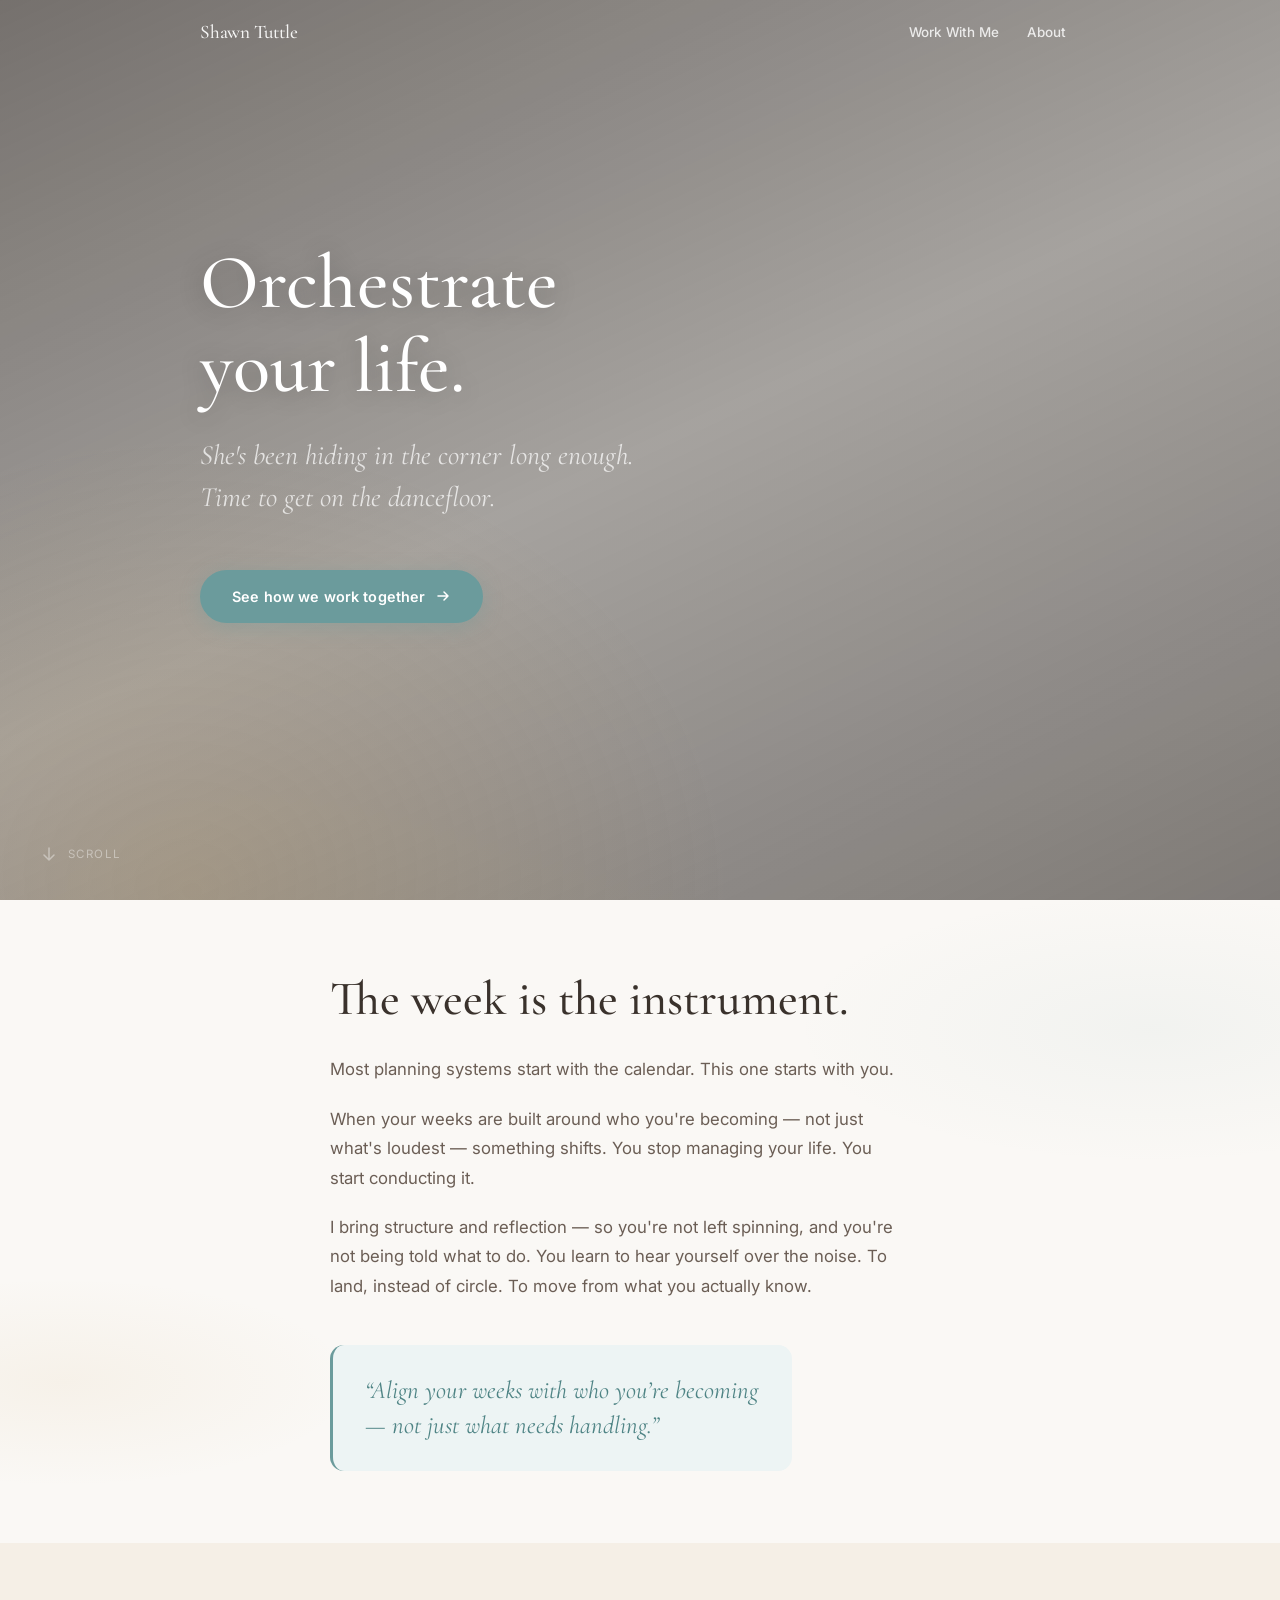
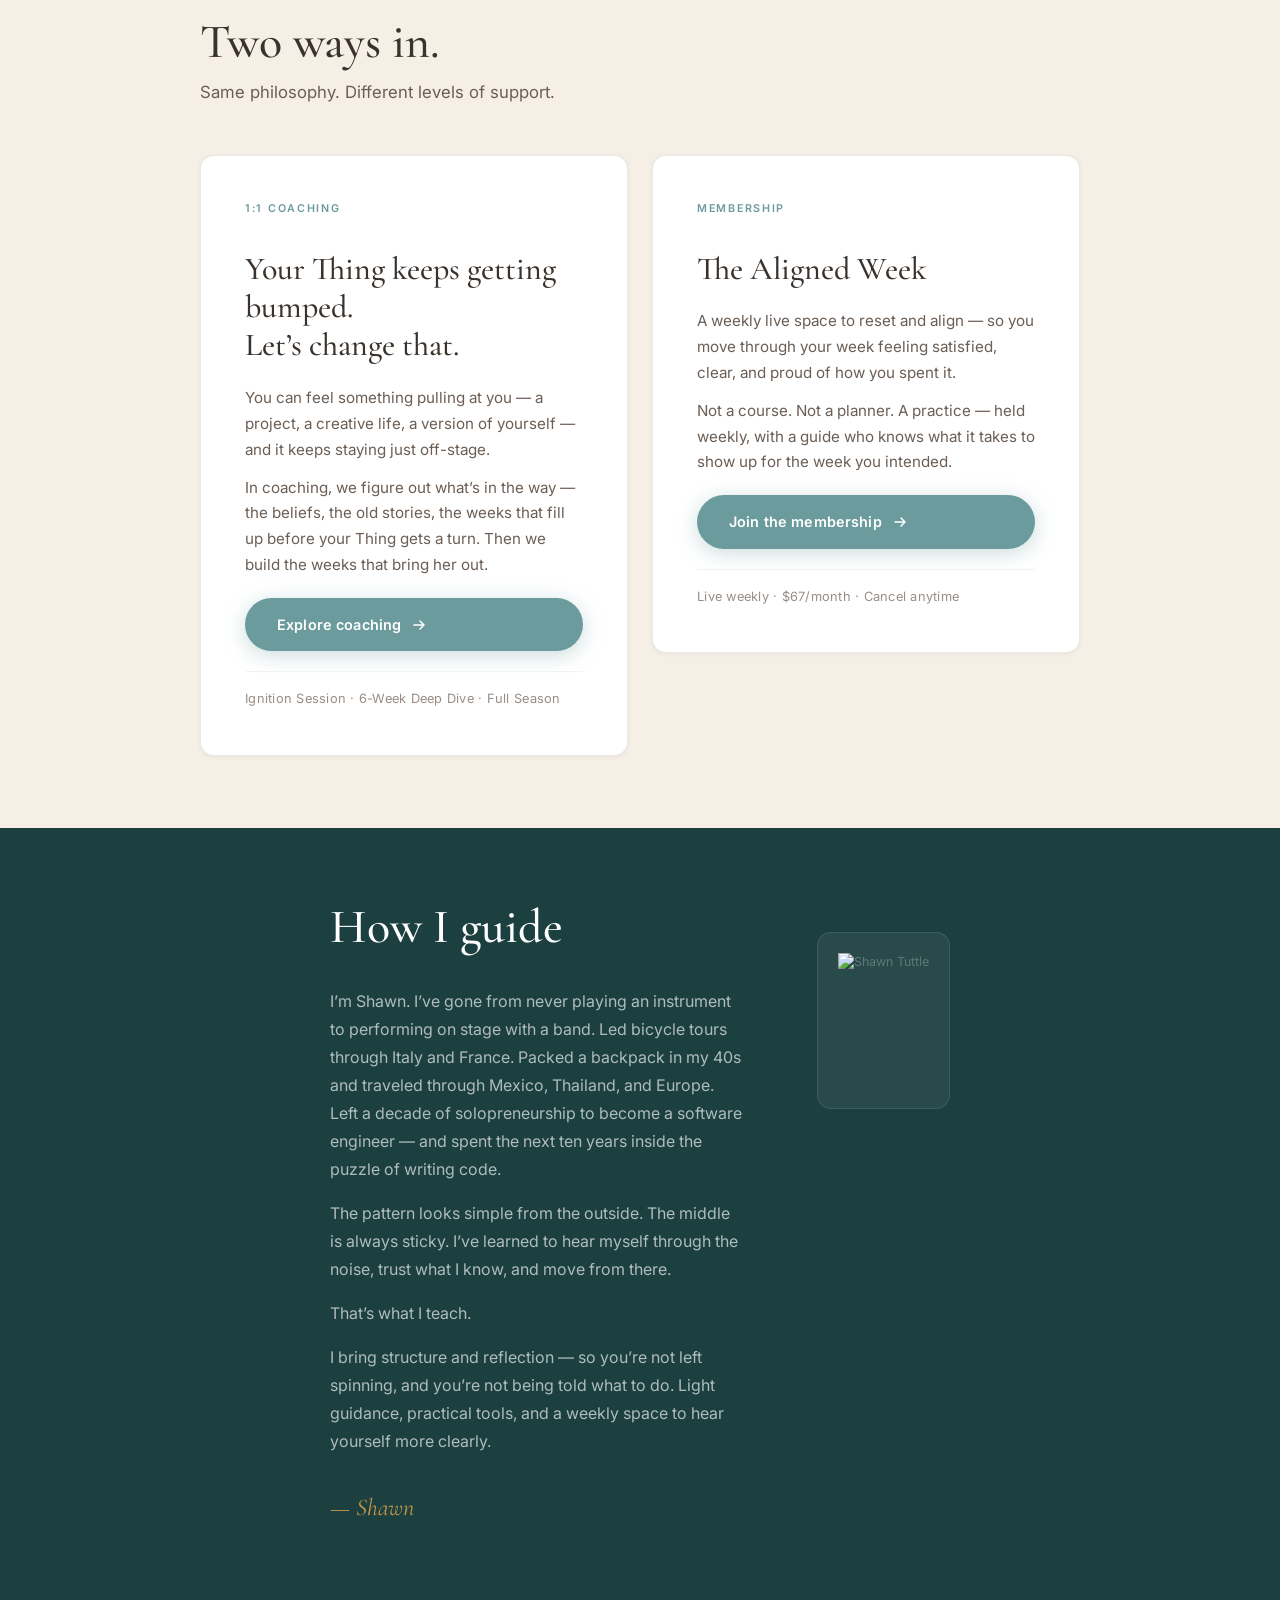
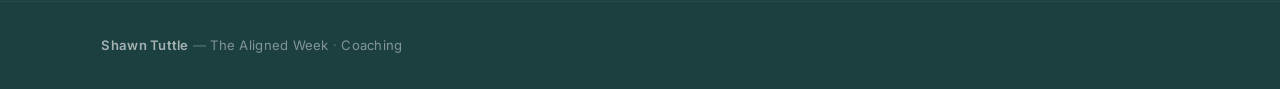
==== index.html @ 268d4758 "Initial commit" ====
<!DOCTYPE html>
<html lang="en">
<head>
  <meta charset="UTF-8" />
  <meta name="viewport" content="width=device-width, initial-scale=1.0" />
  <title>Shawn Tuttle — Orchestrate Your Life</title>
  <link rel="preconnect" href="https://fonts.googleapis.com" />
  <link rel="preconnect" href="https://fonts.gstatic.com" crossorigin />
  <link href="https://fonts.googleapis.com/css2?family=Cormorant+Garamond:ital,wght@0,300;0,400;0,500;0,600;1,300;1,400;1,500&family=Inter:wght@300;400;500;600&display=swap" rel="stylesheet" />
  <style>

/* ─────────────────────────────────────────────────────────────
   TOKENS
───────────────────────────────────────────────────────────── */
:root {
  --bg:          #FAF8F5;
  --bg-warm:     #F5EFE6;
  --bg-card:     #FFFFFF;
  --bg-dark:     #1C3F3F;

  --ink:         #3A322C;
  --ink-mid:     #6B5E55;
  --ink-soft:    #9A8E86;
  --ink-white:   rgba(255,255,255,0.90);
  --ink-white-m: rgba(255,255,255,0.65);

  --sage:        #6B9B9C;
  --sage-light:  #EDF4F4;
  --sage-mid:    #4F8485;
  --sage-pale:   #F4F9F9;

  --gold:        #C4964A;
  --gold-light:  #FBF3E4;

  --border:      rgba(58,50,44,0.10);
  --border-soft: rgba(58,50,44,0.06);
  --shadow-sm:   0 1px 4px rgba(58,50,44,0.07);
  --shadow-md:   0 4px 24px rgba(58,50,44,0.10);
  --shadow-lg:   0 12px 48px rgba(58,50,44,0.12);

  --nav-h:       66px;
  --r:           14px;
  --r-sm:        8px;
  --max:         700px;
  --max-wide:    960px;
  --gap:         clamp(48px, 6vw, 72px);
}

/* ─────────────────────────────────────────────────────────────
   BASE
───────────────────────────────────────────────────────────── */
*, *::before, *::after { box-sizing: border-box; margin: 0; padding: 0; }

html {
  scroll-behavior: smooth;
  -webkit-text-size-adjust: 100%;
}
@media (prefers-reduced-motion: reduce) {
  html { scroll-behavior: auto; }
  *, *::before, *::after { animation-duration: 0.01ms !important; transition-duration: 0.01ms !important; }
}

body {
  font-family: 'Inter', system-ui, sans-serif;
  background: var(--bg);
  color: var(--ink);
  font-size: 16px;
  line-height: 1.75;
  -webkit-font-smoothing: antialiased;
}

/* ─────────────────────────────────────────────────────────────
   TYPOGRAPHY
───────────────────────────────────────────────────────────── */
h1, h2, h3, h4 {
  font-family: 'Cormorant Garamond', Georgia, serif;
  line-height: 1.15;
  font-weight: 500;
}
h1   { font-size: clamp(2.8rem, 6.5vw, 4.8rem); }
h2   { font-size: clamp(2rem, 4vw, 3rem); }
h3   { font-size: clamp(1.25rem, 2.5vw, 1.6rem); font-weight: 500; }
h4   { font-size: 1.1rem; font-weight: 600; font-family: 'Inter', sans-serif; }

p    { margin-bottom: 1em; max-width: 58ch; }
p:last-child { margin-bottom: 0; }
em   { font-style: italic; }
strong { font-weight: 600; }

/* ─────────────────────────────────────────────────────────────
   LAYOUT
───────────────────────────────────────────────────────────── */
.wrap      { max-width: var(--max);      margin: 0 auto; padding: 0 clamp(20px, 5vw, 40px); }
.wrap-wide { max-width: var(--max-wide); margin: 0 auto; padding: 0 clamp(20px, 5vw, 40px); }

section { padding: var(--gap) 0; }

/* ─────────────────────────────────────────────────────────────
   BUTTON
───────────────────────────────────────────────────────────── */
.btn {
  display: inline-flex;
  align-items: center;
  gap: 10px;
  padding: 14px 32px;
  border-radius: 100px;
  font-family: 'Inter', sans-serif;
  font-size: 0.9rem;
  font-weight: 600;
  letter-spacing: 0.01em;
  text-decoration: none;
  border: none;
  cursor: pointer;
  transition: transform 0.2s ease, box-shadow 0.2s ease, background 0.2s ease;
}
.btn:focus-visible { outline: 2px solid var(--sage); outline-offset: 4px; }
.btn:hover         { transform: translateY(-2px); }

.btn-sage {
  background: var(--sage);
  color: #fff;
  box-shadow: 0 4px 20px rgba(107,155,156,0.35);
}
.btn-sage:hover { background: var(--sage-mid); box-shadow: 0 8px 28px rgba(107,155,156,0.4); }

.btn-outline {
  background: transparent;
  color: #fff;
  border: 1.5px solid rgba(255,255,255,0.4);
}
.btn-outline:hover { background: rgba(255,255,255,0.1); border-color: rgba(255,255,255,0.7); }

.btn-dark {
  background: var(--bg-dark);
  color: rgba(255,255,255,0.88);
  box-shadow: 0 4px 20px rgba(0,0,0,0.18);
}
.btn-dark:hover { background: #1e1915; box-shadow: 0 8px 28px rgba(0,0,0,0.24); }

/* ─────────────────────────────────────────────────────────────
   FADE-IN ON SCROLL
───────────────────────────────────────────────────────────── */
.reveal {
  opacity: 0;
  transform: translateY(22px);
  transition: opacity 0.65s ease, transform 0.65s ease;
}
.reveal.is-visible {
  opacity: 1;
  transform: translateY(0);
}
.reveal-delay-1 { transition-delay: 0.1s; }
.reveal-delay-2 { transition-delay: 0.2s; }
.reveal-delay-3 { transition-delay: 0.3s; }
.reveal-delay-4 { transition-delay: 0.4s; }

/* ─────────────────────────────────────────────────────────────
   NAV
───────────────────────────────────────────────────────────── */
.nav {
  position: fixed;
  top: 0; left: 0; right: 0;
  z-index: 300;
  height: var(--nav-h);
  display: flex;
  align-items: center;
  transition: background 0.35s ease, box-shadow 0.35s ease;
}
.nav.is-scrolled {
  background: rgba(250,248,245,0.94);
  backdrop-filter: blur(12px);
  -webkit-backdrop-filter: blur(12px);
  box-shadow: 0 1px 0 var(--border);
}
.nav-inner {
  max-width: var(--max-wide);
  margin: 0 auto;
  padding: 0 clamp(20px,5vw,40px);
  width: 100%;
  display: flex;
  align-items: center;
  justify-content: space-between;
}
.nav-logo {
  font-family: 'Cormorant Garamond', serif;
  font-size: 1.2rem;
  font-weight: 500;
  color: rgba(255,255,255,0.92);
  text-decoration: none;
  letter-spacing: -0.01em;
  transition: color 0.3s;
}
.nav-logo:hover { color: #fff; }
.nav.is-scrolled .nav-logo { color: var(--ink); }
.nav.is-scrolled .nav-logo:hover { color: var(--sage); }

.nav-links {
  display: flex;
  align-items: center;
  gap: 0;
  list-style: none;
}
.nav-links a {
  display: block;
  padding: 8px 14px;
  font-size: 0.84rem;
  font-weight: 500;
  color: rgba(255,255,255,0.82);
  text-decoration: none;
  border-radius: var(--r-sm);
  transition: color 0.3s;
  position: relative;
}
.nav-links a::after {
  content: '';
  position: absolute;
  bottom: 4px; left: 14px; right: 14px;
  height: 1.5px;
  background: currentColor;
  transform: scaleX(0);
  transform-origin: left;
  transition: transform 0.2s ease;
}
.nav-links a:hover { color: #fff; }
.nav-links a:hover::after { transform: scaleX(1); }
.nav.is-scrolled .nav-links a { color: var(--ink-mid); }
.nav.is-scrolled .nav-links a:hover { color: var(--sage-mid); }

.nav-toggle {
  display: none;
  flex-direction: column;
  justify-content: center;
  gap: 5px;
  width: 40px; height: 40px;
  background: none;
  border: none;
  cursor: pointer;
  padding: 7px;
  border-radius: var(--r-sm);
}
.nav-toggle span {
  display: block;
  height: 1.5px;
  background: rgba(255,255,255,0.9);
  border-radius: 2px;
  transition: transform 0.25s ease, opacity 0.2s ease, width 0.2s ease, background 0.3s ease;
}
.nav.is-scrolled .nav-toggle span { background: var(--ink); }
.nav-toggle span:nth-child(2) { width: 70%; }
.nav-toggle.is-open span:nth-child(1) { transform: translateY(6.5px) rotate(45deg); }
.nav-toggle.is-open span:nth-child(2) { opacity: 0; }
.nav-toggle.is-open span:nth-child(3) { transform: translateY(-6.5px) rotate(-45deg); width: 100%; }

.nav-mobile {
  position: fixed;
  inset: var(--nav-h) 0 auto;
  background: rgba(250,248,245,0.97);
  backdrop-filter: blur(16px);
  -webkit-backdrop-filter: blur(16px);
  border-bottom: 1px solid var(--border);
  padding: 16px clamp(20px,5vw,40px) 28px;
  z-index: 299;
  display: none;
  opacity: 0;
  transform: translateY(-8px);
  transition: opacity 0.2s ease, transform 0.2s ease;
}
.nav-mobile.is-open { display: block; opacity: 1; transform: translateY(0); }
.nav-mobile ul { list-style: none; }
.nav-mobile a {
  display: block;
  padding: 13px 8px;
  font-size: 1.05rem;
  font-weight: 500;
  color: var(--ink);
  text-decoration: none;
  border-bottom: 1px solid var(--border-soft);
  transition: color 0.15s, padding-left 0.2s;
}
.nav-mobile a:last-child { border-bottom: none; }
.nav-mobile a:hover { color: var(--sage); padding-left: 14px; }

/* ─────────────────────────────────────────────────────────────
   HERO
───────────────────────────────────────────────────────────── */
.hero {
  position: relative;
  min-height: 100svh;
  display: flex;
  align-items: center;
  overflow: hidden;
  padding-top: var(--nav-h);
}

.hero-bg {
  position: absolute;
  inset: -20% 0 -20%;
  z-index: 0;
  will-change: transform;
  background-image: url('mug.jpeg');
  background-size: cover;
  background-position: center 30%;
}
.hero-bg::before {
  content: '';
  position: absolute;
  inset: 0;
  background: linear-gradient(
    155deg,
    rgba(28, 22, 18, 0.65) 0%,
    rgba(28, 22, 18, 0.38) 50%,
    rgba(28, 22, 18, 0.60) 100%
  );
}
.hero-bg::after {
  content: '';
  position: absolute;
  inset: 0;
  background: radial-gradient(ellipse 70% 60% at 15% 85%, rgba(196,150,74,0.18) 0%, transparent 60%);
}

.hero-content {
  position: relative;
  z-index: 2;
  max-width: var(--max-wide);
  margin: 0 auto;
  padding: 80px clamp(20px,5vw,40px) 110px;
  width: 100%;
}

.hero-eyebrow {
  font-family: 'Inter', sans-serif;
  font-size: 0.78rem;
  font-weight: 500;
  letter-spacing: 0.18em;
  text-transform: uppercase;
  color: rgba(255,255,255,0.40);
  margin-bottom: 20px;
}

.hero h1 {
  color: #fff;
  margin-bottom: 24px;
  max-width: 14em;
  text-shadow: 0 2px 24px rgba(0,0,0,0.25);
  line-height: 1.1;
}

.hero-sub {
  font-family: 'Cormorant Garamond', serif;
  font-size: clamp(1.3rem, 2.5vw, 1.75rem);
  font-style: italic;
  color: rgba(255,255,255,0.72);
  max-width: 44ch;
  margin-bottom: 52px;
  line-height: 1.5;
}

.hero-ctas {
  display: flex;
  flex-wrap: wrap;
  gap: 14px;
}

.hero-scroll {
  position: absolute;
  bottom: 36px;
  left: clamp(20px,5vw,40px);
  display: flex;
  align-items: center;
  gap: 10px;
  font-size: 0.72rem;
  letter-spacing: 0.12em;
  text-transform: uppercase;
  color: rgba(255,255,255,0.50);
  text-decoration: none;
  opacity: 0.8;
  transition: opacity 0.2s;
  animation: drift 2.8s ease-in-out infinite;
}
.hero-scroll:hover { opacity: 1; }
@keyframes drift {
  0%, 100% { transform: translateY(0); }
  50%       { transform: translateY(5px); }
}

/* ─────────────────────────────────────────────────────────────
   PHILOSOPHY
───────────────────────────────────────────────────────────── */
.philosophy {
  background: var(--bg);
  position: relative;
}
.philosophy::before {
  content: '';
  position: absolute;
  inset: 0;
  background:
    radial-gradient(ellipse 40% 30% at 90% 20%, rgba(107,155,156,0.06) 0%, transparent 70%),
    radial-gradient(ellipse 35% 25% at 5% 75%, rgba(196,150,74,0.07) 0%, transparent 65%);
  pointer-events: none;
}
.philosophy-inner { position: relative; z-index: 1; }
.philosophy h2 { color: var(--ink); margin-bottom: 28px; max-width: 16em; }
.philosophy-body { font-size: 1.05rem; color: var(--ink-mid); max-width: 52ch; }
.philosophy-body p { margin-bottom: 1.2em; }

.pull-quote {
  margin: 44px 0 0;
  padding: 28px 32px;
  background: var(--sage-light);
  border-radius: var(--r);
  border-left: 3px solid var(--sage);
  font-family: 'Cormorant Garamond', serif;
  font-size: 1.55rem;
  font-weight: 400;
  font-style: italic;
  color: var(--sage-mid);
  line-height: 1.4;
  max-width: 42ch;
}

/* ─────────────────────────────────────────────────────────────
   TWO PATHS
───────────────────────────────────────────────────────────── */
.paths { background: var(--bg-warm); }
.paths h2 { color: var(--ink); margin-bottom: 8px; }
.paths-intro { color: var(--ink-mid); font-size: 1.05rem; margin-bottom: 48px; }

.paths-grid {
  display: grid;
  grid-template-columns: 1fr 1fr;
  gap: 24px;
  align-items: start;
}

.path-card {
  background: var(--bg-card);
  border-radius: var(--r);
  border: 1px solid var(--border);
  padding: clamp(28px, 4vw, 44px);
  box-shadow: var(--shadow-sm);
  display: flex;
  flex-direction: column;
  gap: 20px;
  transition: box-shadow 0.25s ease, transform 0.25s ease;
}
.path-card:hover { box-shadow: var(--shadow-md); transform: translateY(-3px); }

.path-label {
  font-size: 0.67rem;
  font-weight: 600;
  letter-spacing: 0.16em;
  text-transform: uppercase;
  color: var(--sage);
}

.path-card h3 {
  font-size: clamp(1.5rem, 3vw, 2rem);
  color: var(--ink);
  line-height: 1.2;
}

.path-body { font-size: 0.95rem; color: var(--ink-mid); line-height: 1.7; }
.path-body p { max-width: none; margin-bottom: 0.8em; }
.path-body p:last-child { margin-bottom: 0; }

.path-detail {
  font-size: 0.8rem;
  color: var(--ink-soft);
  letter-spacing: 0.02em;
  padding-top: 16px;
  border-top: 1px solid var(--border-soft);
}

/* ─────────────────────────────────────────────────────────────
   ABOUT
───────────────────────────────────────────────────────────── */
.about { background: var(--bg-dark); color: var(--ink-white); }
.about h2    { color: #fff; margin-bottom: 32px; }
.about-body  { font-size: 1rem; color: var(--ink-white-m); }
.about-body p { max-width: 50ch; }

.about-sig {
  display: inline-block;
  margin-top: 32px;
  font-family: 'Cormorant Garamond', serif;
  font-size: 1.5rem;
  font-style: italic;
  color: var(--gold);
  opacity: 0.9;
}

.about-photo {
  width: 100%; max-width: 280px;
  aspect-ratio: 3 / 4;
  border-radius: var(--r);
  overflow: hidden;
  background: rgba(255,255,255,0.06);
  border: 1px solid rgba(255,255,255,0.1);
  display: flex;
  align-items: center;
  justify-content: center;
  color: rgba(255,255,255,0.25);
  font-size: 0.78rem;
  text-align: center;
  padding: 20px;
  line-height: 1.5;
  margin-top: clamp(32px, 5vw, 0px);
}
.about-photo img { width: 100%; height: 100%; object-fit: cover; display: block; }
.about-layout {
  display: grid;
  grid-template-columns: 1fr auto;
  gap: clamp(36px, 6vw, 72px);
  align-items: start;
}

/* ─────────────────────────────────────────────────────────────
   FOOTER
───────────────────────────────────────────────────────────── */
footer {
  background: var(--bg-dark);
  color: rgba(255,255,255,0.30);
  text-align: center;
  padding: 32px 20px;
  font-size: 0.82rem;
  letter-spacing: 0.02em;
  border-top: 1px solid rgba(255,255,255,0.06);
}
footer strong { color: rgba(255,255,255,0.60); }
footer a { color: rgba(255,255,255,0.45); text-decoration: none; transition: color 0.2s; }
footer a:hover { color: var(--sage); }

/* ─────────────────────────────────────────────────────────────
   RESPONSIVE
───────────────────────────────────────────────────────────── */
@media (max-width: 680px) {
  .nav-links  { display: none; }
  .nav-toggle { display: flex; }
  .paths-grid { grid-template-columns: 1fr; }
  .about-layout { grid-template-columns: 1fr; }
  .about-photo { max-width: 100%; aspect-ratio: 4/3; }
  .hero-ctas { flex-direction: column; align-items: flex-start; }
}
@media (max-width: 480px) {
  h1 { font-size: 2.4rem; }
  h2 { font-size: 1.8rem; }
}

  </style>
</head>
<body>

<!-- ── NAV ──────────────────────────────────────────────────────── -->
<nav id="nav" class="nav" aria-label="Main navigation">
  <div class="nav-inner">
    <a href="#home" class="nav-logo">Shawn Tuttle</a>
    <ul class="nav-links" role="list">
      <li><a href="#paths">Work With Me</a></li>
      <li><a href="#about">About</a></li>
    </ul>
    <button id="nav-toggle" class="nav-toggle" aria-label="Toggle menu" aria-expanded="false" aria-controls="nav-mobile">
      <span></span><span></span><span></span>
    </button>
  </div>
</nav>

<div id="nav-mobile" class="nav-mobile" aria-hidden="true">
  <ul role="list">
    <li><a href="#paths">Work With Me</a></li>
    <li><a href="#about">About</a></li>
  </ul>
</div>

<main>

<!-- ── HERO ─────────────────────────────────────────────────────── -->
<section id="home" class="hero" aria-labelledby="hero-h1">
  <div class="hero-bg" id="hero-bg" aria-hidden="true"></div>
  <div class="hero-content">
    <h1 id="hero-h1" class="reveal">Orchestrate<br>your life.</h1>
    <p class="hero-sub reveal reveal-delay-2">She's been hiding in the corner long enough.<br>Time to get on the dancefloor.</p>
    <div class="hero-ctas reveal reveal-delay-3">
      <a href="#paths" class="btn btn-sage">See how we work together
        <svg width="16" height="16" viewBox="0 0 16 16" fill="none" aria-hidden="true">
          <path d="M3 8h10M9 4l4 4-4 4" stroke="currentColor" stroke-width="1.5" stroke-linecap="round" stroke-linejoin="round"/>
        </svg>
      </a>
    </div>
  </div>
  <a href="#philosophy" class="hero-scroll" aria-label="Scroll to next section">
    <svg width="18" height="18" viewBox="0 0 18 18" fill="none" aria-hidden="true">
      <path d="M9 3v12M4 10l5 5 5-5" stroke="currentColor" stroke-width="1.5" stroke-linecap="round" stroke-linejoin="round"/>
    </svg>
    Scroll
  </a>
</section>

<!-- ── PHILOSOPHY ───────────────────────────────────────────────── -->
<section id="philosophy" class="philosophy" aria-labelledby="philosophy-h2">
  <div class="wrap philosophy-inner">
    <h2 id="philosophy-h2" class="reveal">The week is the instrument.</h2>
    <div class="philosophy-body">
      <p class="reveal reveal-delay-1">Most planning systems start with the calendar. This one starts with you.</p>
      <p class="reveal reveal-delay-2">When your weeks are built around who you're becoming &mdash; not just what's loudest &mdash; something shifts. You stop managing your life. You start conducting it.</p>
      <p class="reveal reveal-delay-3">I bring structure and reflection &mdash; so you're not left spinning, and you're not being told what to do. You learn to hear yourself over the noise. To land, instead of circle. To move from what you actually know.</p>
    </div>
    <blockquote class="pull-quote reveal reveal-delay-4">
      &ldquo;Align your weeks with who you&rsquo;re becoming &mdash; not just what needs handling.&rdquo;
    </blockquote>
  </div>
</section>

<!-- ── TWO PATHS ─────────────────────────────────────────────────── -->
<section id="paths" class="paths" aria-labelledby="paths-h2">
  <div class="wrap-wide">
    <h2 id="paths-h2" class="reveal">Two ways in.</h2>
    <p class="paths-intro reveal reveal-delay-1">Same philosophy. Different levels of support.</p>

    <div class="paths-grid">

      <div class="path-card reveal reveal-delay-1">
        <p class="path-label">1:1 Coaching</p>
        <h3>Your Thing keeps getting bumped.<br>Let&rsquo;s change that.</h3>
        <div class="path-body">
          <p>You can feel something pulling at you &mdash; a project, a creative life, a version of yourself &mdash; and it keeps staying just off-stage.</p>
          <p>In coaching, we figure out what&rsquo;s in the way &mdash; the beliefs, the old stories, the weeks that fill up before your Thing gets a turn. Then we build the weeks that bring her out.</p>
        </div>
        <a href="coaching.html" class="btn btn-sage">Explore coaching
          <svg width="16" height="16" viewBox="0 0 16 16" fill="none" aria-hidden="true">
            <path d="M3 8h10M9 4l4 4-4 4" stroke="currentColor" stroke-width="1.5" stroke-linecap="round" stroke-linejoin="round"/>
          </svg>
        </a>
        <p class="path-detail">Ignition Session &middot; 6-Week Deep Dive &middot; Full Season</p>
      </div>

      <div class="path-card reveal reveal-delay-2">
        <p class="path-label">Membership</p>
        <h3>The Aligned Week</h3>
        <div class="path-body">
          <p>A weekly live space to reset and align &mdash; so you move through your week feeling satisfied, clear, and proud of how you spent it.</p>
          <p>Not a course. Not a planner. A practice &mdash; held weekly, with a guide who knows what it takes to show up for the week you intended.</p>
        </div>
        <a href="weeklyAlignment/weekly-alignment.html" class="btn btn-sage">Join the membership
          <svg width="16" height="16" viewBox="0 0 16 16" fill="none" aria-hidden="true">
            <path d="M3 8h10M9 4l4 4-4 4" stroke="currentColor" stroke-width="1.5" stroke-linecap="round" stroke-linejoin="round"/>
          </svg>
        </a>
        <p class="path-detail">Live weekly &middot; $67/month &middot; Cancel anytime</p>
      </div>

    </div>
  </div>
</section>

<!-- ── ABOUT ─────────────────────────────────────────────────────── -->
<section id="about" class="about" aria-labelledby="about-h2">
  <div class="wrap">
    <div class="about-layout">
      <div>
        <h2 id="about-h2" class="reveal">How I guide</h2>
        <div class="about-body">
          <p class="reveal reveal-delay-1">I&rsquo;m Shawn. I&rsquo;ve gone from never playing an instrument to performing on stage with a band. Led bicycle tours through Italy and France. Packed a backpack in my 40s and traveled through Mexico, Thailand, and Europe. Left a decade of solopreneurship to become a software engineer &mdash; and spent the next ten years inside the puzzle of writing code.</p>
          <p class="reveal reveal-delay-2">The pattern looks simple from the outside. The middle is always sticky. I&rsquo;ve learned to hear myself through the noise, trust what I know, and move from there.</p>
          <p class="reveal reveal-delay-3">That&rsquo;s what I teach.</p>
          <p class="reveal reveal-delay-4">I bring structure and reflection &mdash; so you&rsquo;re not left spinning, and you&rsquo;re not being told what to do. Light guidance, practical tools, and a weekly space to hear yourself more clearly.</p>
        </div>
        <span class="about-sig reveal">&mdash; Shawn</span>
      </div>
      <div class="about-photo reveal reveal-delay-2">
        <img src="mug.jpeg" alt="Shawn Tuttle" />
      </div>
    </div>
  </div>
</section>

</main>

<footer>
  <p><strong>Shawn Tuttle</strong> &mdash; <a href="weeklyAlignment/weekly-alignment.html">The Aligned Week</a> &middot; <a href="coaching.html">Coaching</a></p>
</footer>

<script>
'use strict';

const nav = document.getElementById('nav');
window.addEventListener('scroll', () => {
  nav.classList.toggle('is-scrolled', window.scrollY > 24);
}, { passive: true });

const toggle    = document.getElementById('nav-toggle');
const mobileNav = document.getElementById('nav-mobile');
toggle.addEventListener('click', () => {
  const isOpen = toggle.classList.toggle('is-open');
  toggle.setAttribute('aria-expanded', isOpen);
  mobileNav.setAttribute('aria-hidden', !isOpen);
  if (isOpen) {
    mobileNav.style.display = 'block';
    mobileNav.getBoundingClientRect();
    mobileNav.classList.add('is-open');
  } else {
    mobileNav.classList.remove('is-open');
  }
});
mobileNav.querySelectorAll('a').forEach(a => {
  a.addEventListener('click', () => {
    mobileNav.classList.remove('is-open');
    toggle.classList.remove('is-open');
    toggle.setAttribute('aria-expanded', 'false');
    mobileNav.setAttribute('aria-hidden', 'true');
  });
});

const heroBg = document.getElementById('hero-bg');
const heroEl = document.querySelector('.hero');
window.addEventListener('scroll', () => {
  const y = window.scrollY;
  if (y > heroEl.offsetHeight) return;
  heroBg.style.transform = `translateY(${y * 0.35}px)`;
}, { passive: true });

const revealEls = document.querySelectorAll('.reveal');
const observer  = new IntersectionObserver(
  (entries) => entries.forEach(e => {
    if (e.isIntersecting) { e.target.classList.add('is-visible'); observer.unobserve(e.target); }
  }),
  { threshold: 0.12 }
);
revealEls.forEach(el => observer.observe(el));
</script>

</body>
</html>
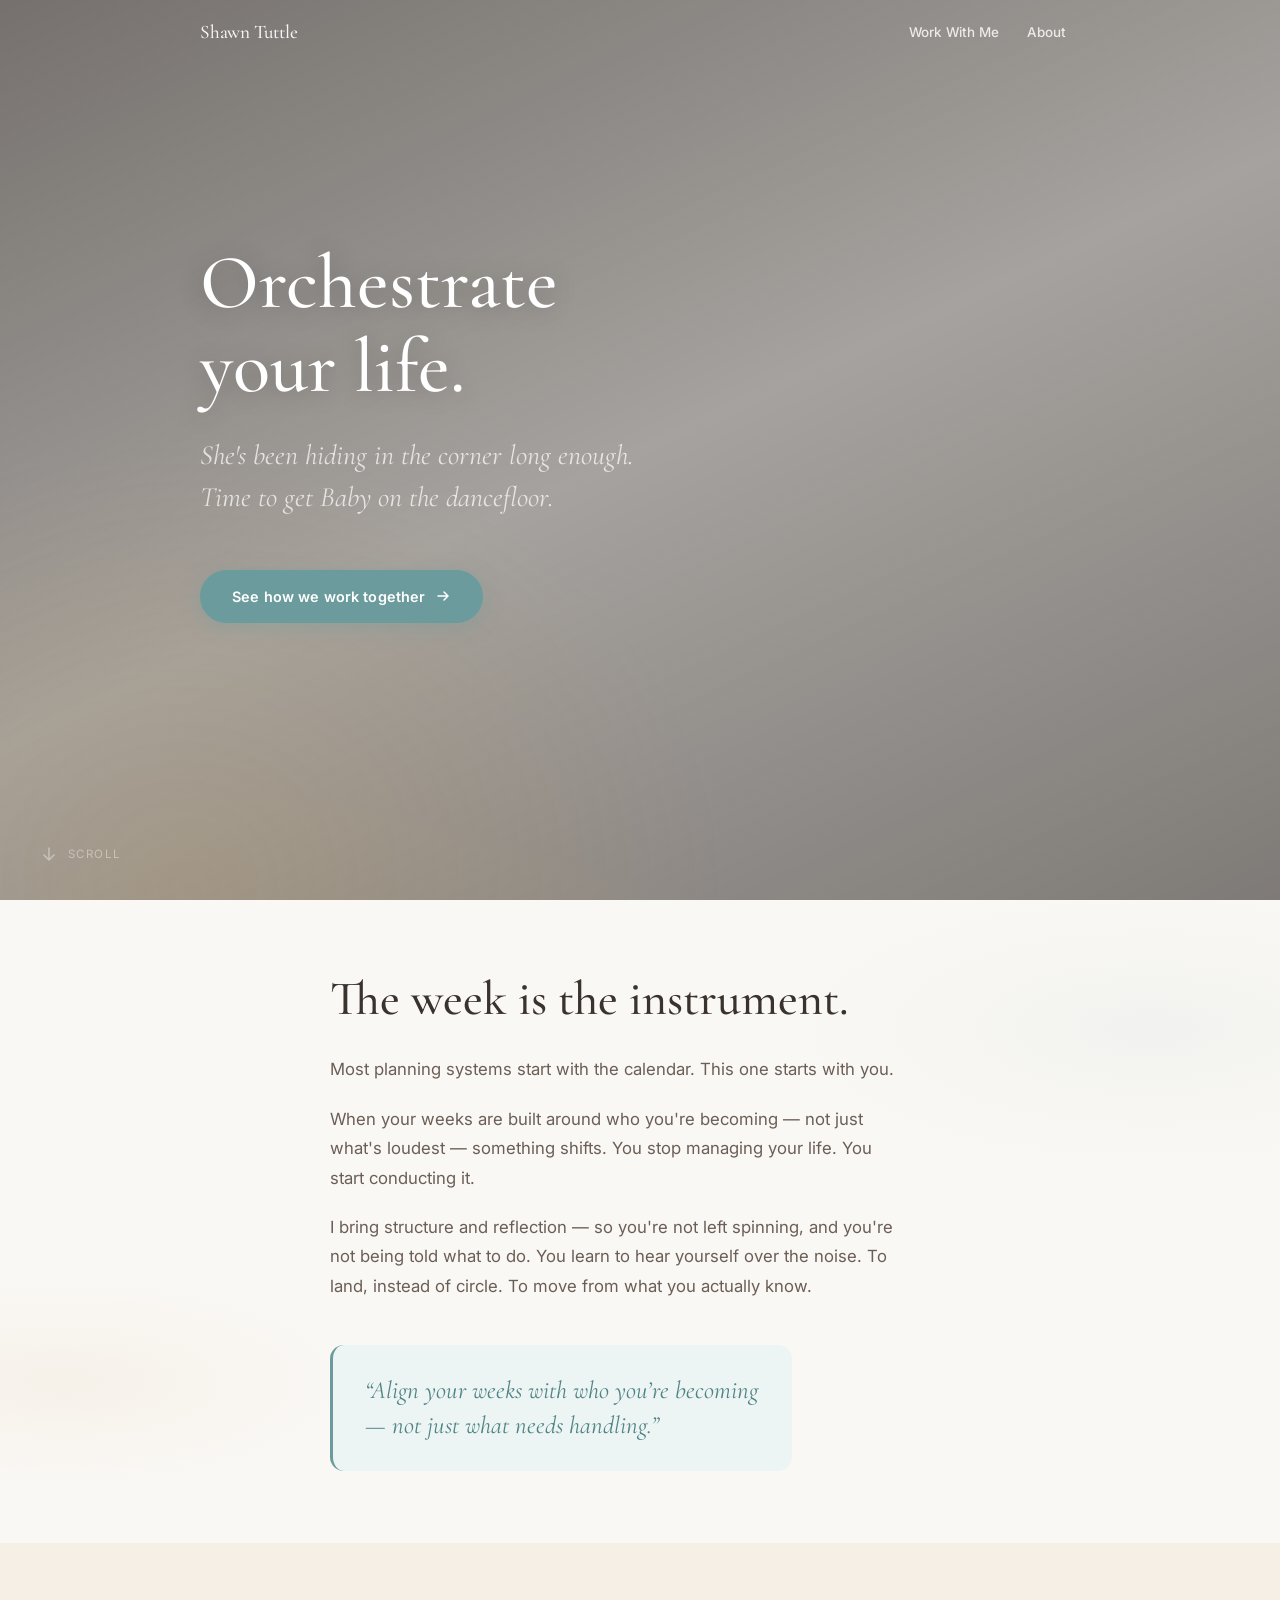
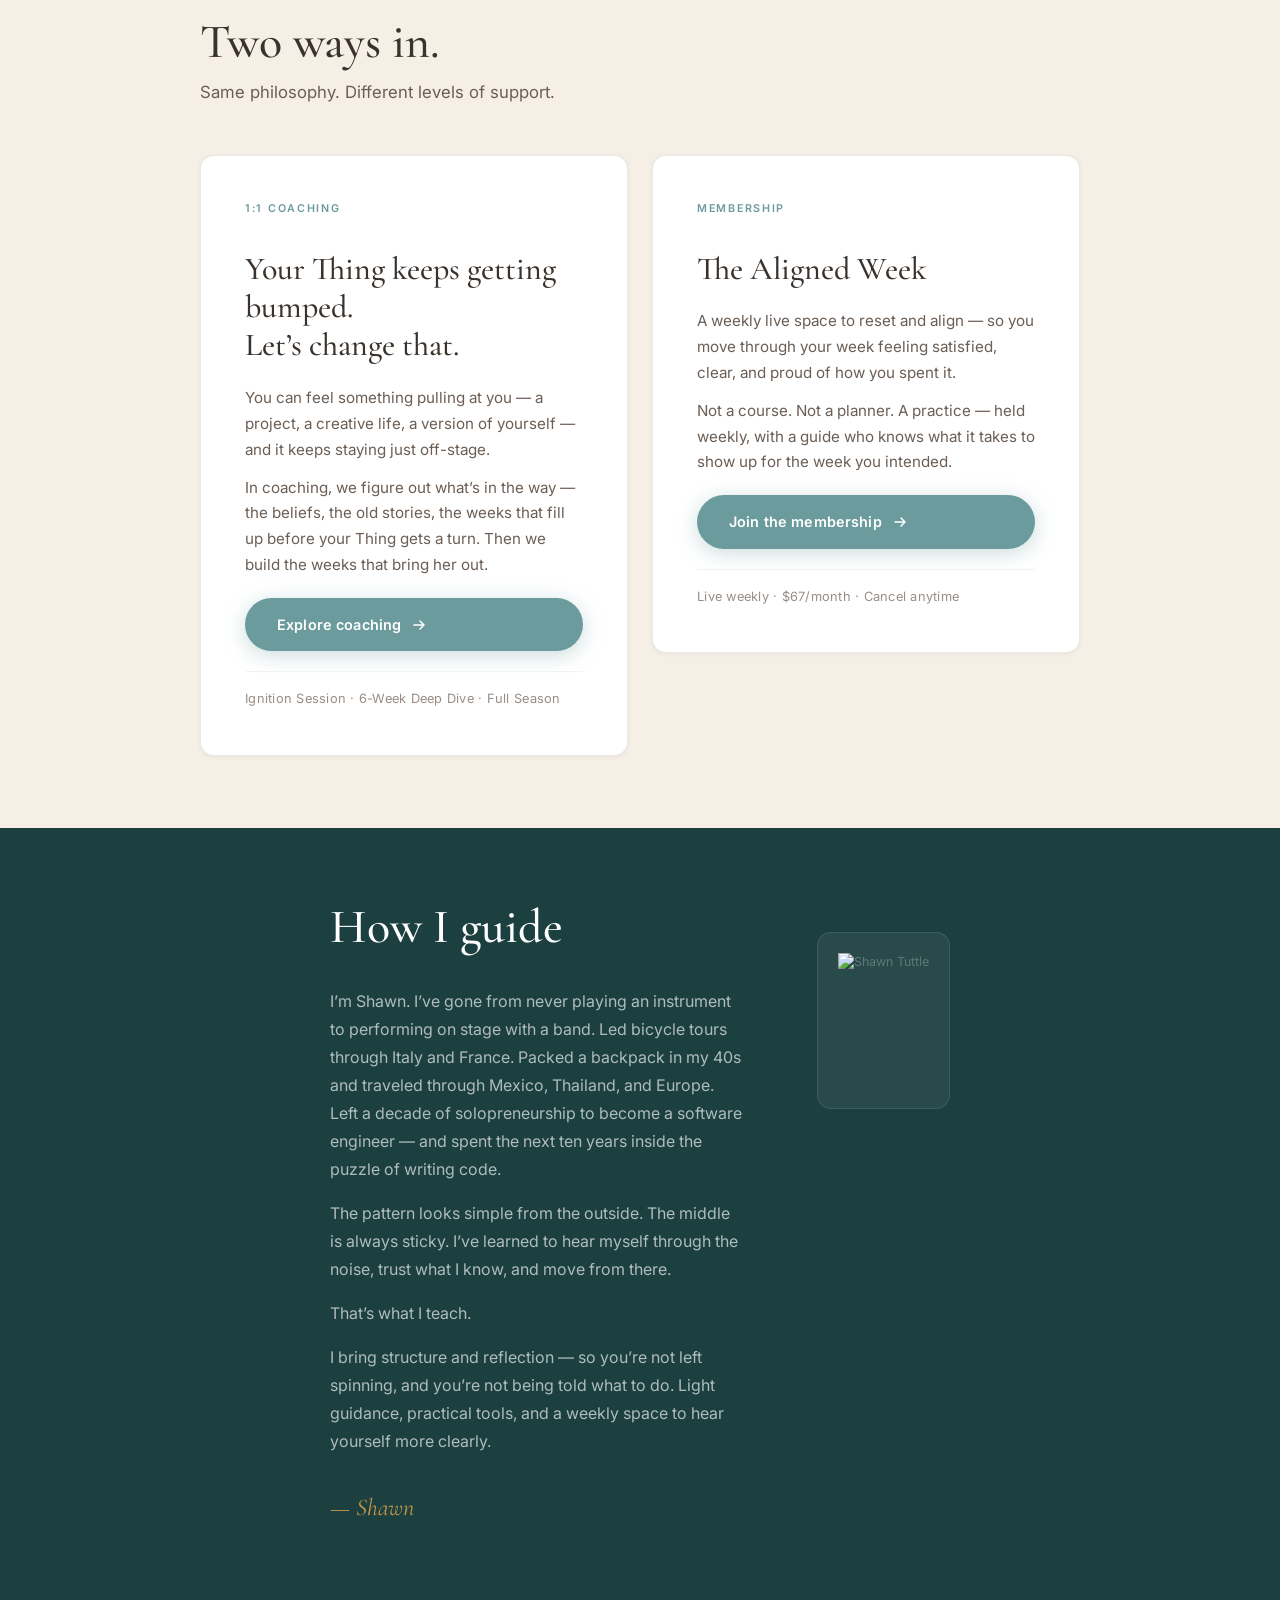
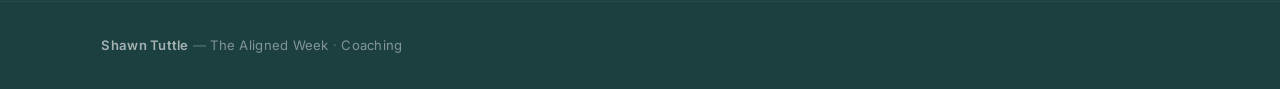
==== commit 53d59a1c: "Minor change to check connection" ====
--- a/index.html
+++ b/index.html
@@ -580,7 +580,7 @@
   <div class="hero-bg" id="hero-bg" aria-hidden="true"></div>
   <div class="hero-content">
     <h1 id="hero-h1" class="reveal">Orchestrate<br>your life.</h1>
-    <p class="hero-sub reveal reveal-delay-2">She's been hiding in the corner long enough.<br>Time to get on the dancefloor.</p>
+    <p class="hero-sub reveal reveal-delay-2">She's been hiding in the corner long enough.<br>Time to get Baby on the dancefloor.</p>
     <div class="hero-ctas reveal reveal-delay-3">
       <a href="#paths" class="btn btn-sage">See how we work together
         <svg width="16" height="16" viewBox="0 0 16 16" fill="none" aria-hidden="true">
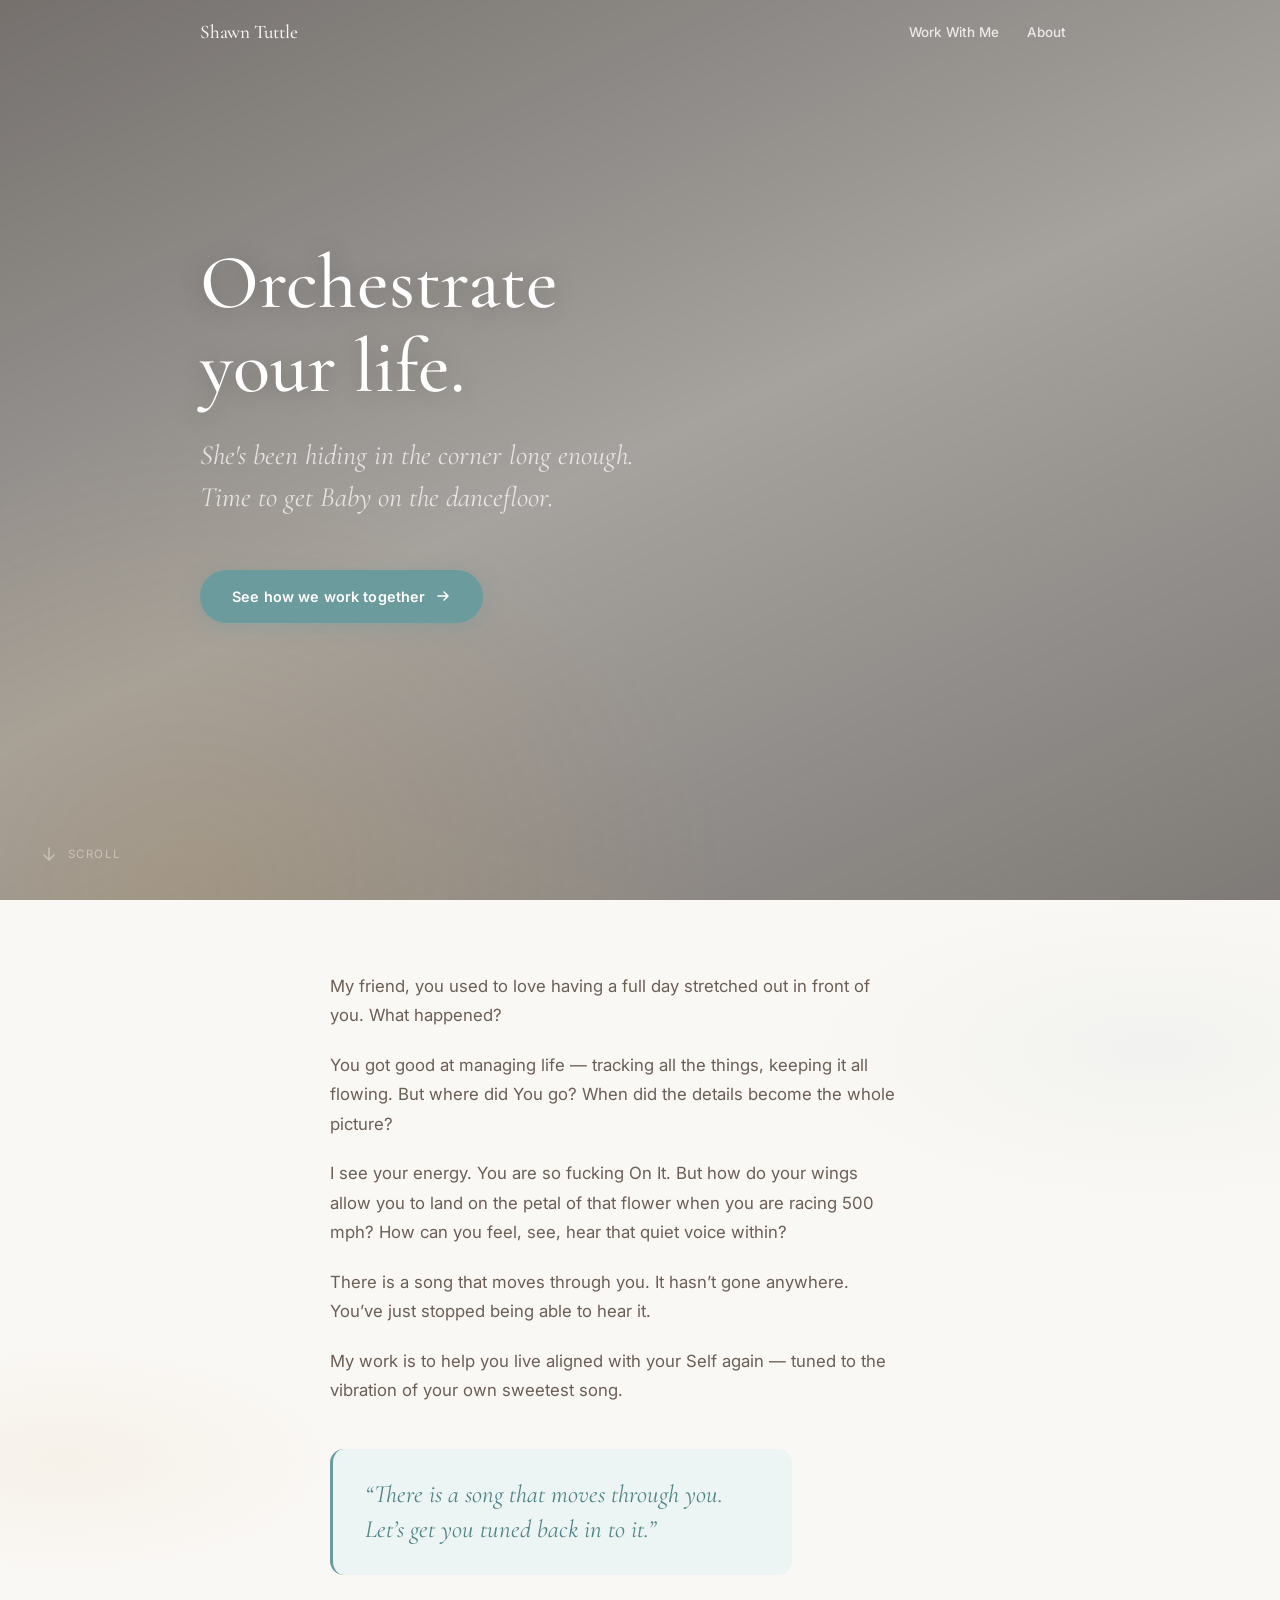
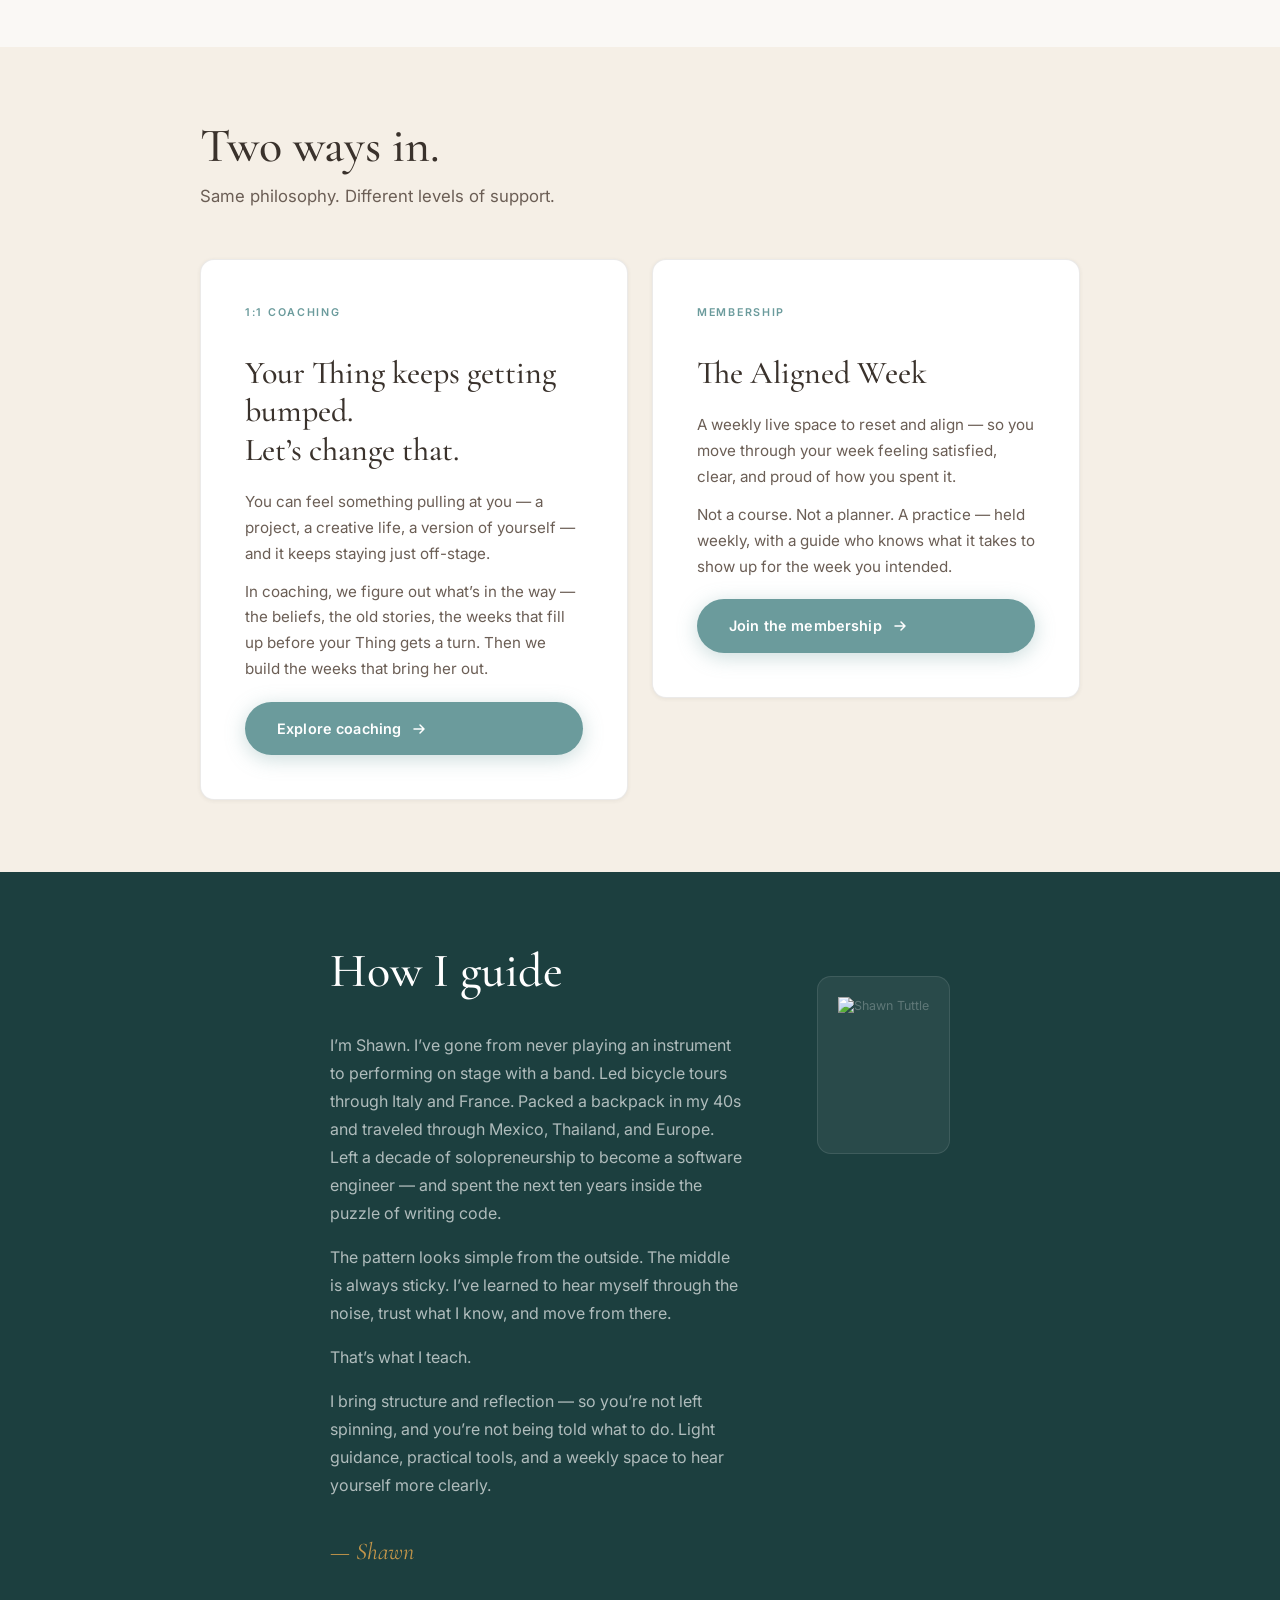
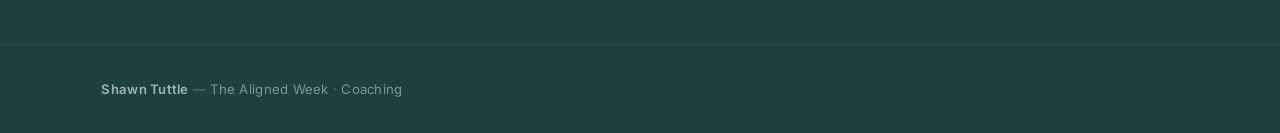
==== commit ac7b3794: "Update index philosophy" ====
--- a/index.html
+++ b/index.html
@@ -600,14 +600,15 @@
 <!-- ── PHILOSOPHY ───────────────────────────────────────────────── -->
 <section id="philosophy" class="philosophy" aria-labelledby="philosophy-h2">
   <div class="wrap philosophy-inner">
-    <h2 id="philosophy-h2" class="reveal">The week is the instrument.</h2>
     <div class="philosophy-body">
-      <p class="reveal reveal-delay-1">Most planning systems start with the calendar. This one starts with you.</p>
-      <p class="reveal reveal-delay-2">When your weeks are built around who you're becoming &mdash; not just what's loudest &mdash; something shifts. You stop managing your life. You start conducting it.</p>
-      <p class="reveal reveal-delay-3">I bring structure and reflection &mdash; so you're not left spinning, and you're not being told what to do. You learn to hear yourself over the noise. To land, instead of circle. To move from what you actually know.</p>
+      <p class="reveal">My friend, you used to love having a full day stretched out in front of you. What happened?</p>
+      <p class="reveal reveal-delay-1">You got good at managing life &mdash; tracking all the things, keeping it all flowing. But where did You go? When did the details become the whole picture?</p>
+      <p class="reveal reveal-delay-2">I see your energy. You are so fucking On It. But how do your wings allow you to land on the petal of that flower when you are racing 500 mph? How can you feel, see, hear that quiet voice within?</p>
+      <p class="reveal reveal-delay-3">There is a song that moves through you. It hasn&rsquo;t gone anywhere. You&rsquo;ve just stopped being able to hear it.</p>
+      <p class="reveal reveal-delay-4">My work is to help you live aligned with your Self again &mdash; tuned to the vibration of your own sweetest song.</p>
     </div>
     <blockquote class="pull-quote reveal reveal-delay-4">
-      &ldquo;Align your weeks with who you&rsquo;re becoming &mdash; not just what needs handling.&rdquo;
+      &ldquo;There is a song that moves through you. Let&rsquo;s get you tuned back in to it.&rdquo;
     </blockquote>
   </div>
 </section>
@@ -632,7 +633,6 @@
             <path d="M3 8h10M9 4l4 4-4 4" stroke="currentColor" stroke-width="1.5" stroke-linecap="round" stroke-linejoin="round"/>
           </svg>
         </a>
-        <p class="path-detail">Ignition Session &middot; 6-Week Deep Dive &middot; Full Season</p>
       </div>
 
       <div class="path-card reveal reveal-delay-2">
@@ -647,7 +647,6 @@
             <path d="M3 8h10M9 4l4 4-4 4" stroke="currentColor" stroke-width="1.5" stroke-linecap="round" stroke-linejoin="round"/>
           </svg>
         </a>
-        <p class="path-detail">Live weekly &middot; $67/month &middot; Cancel anytime</p>
       </div>
 
     </div>
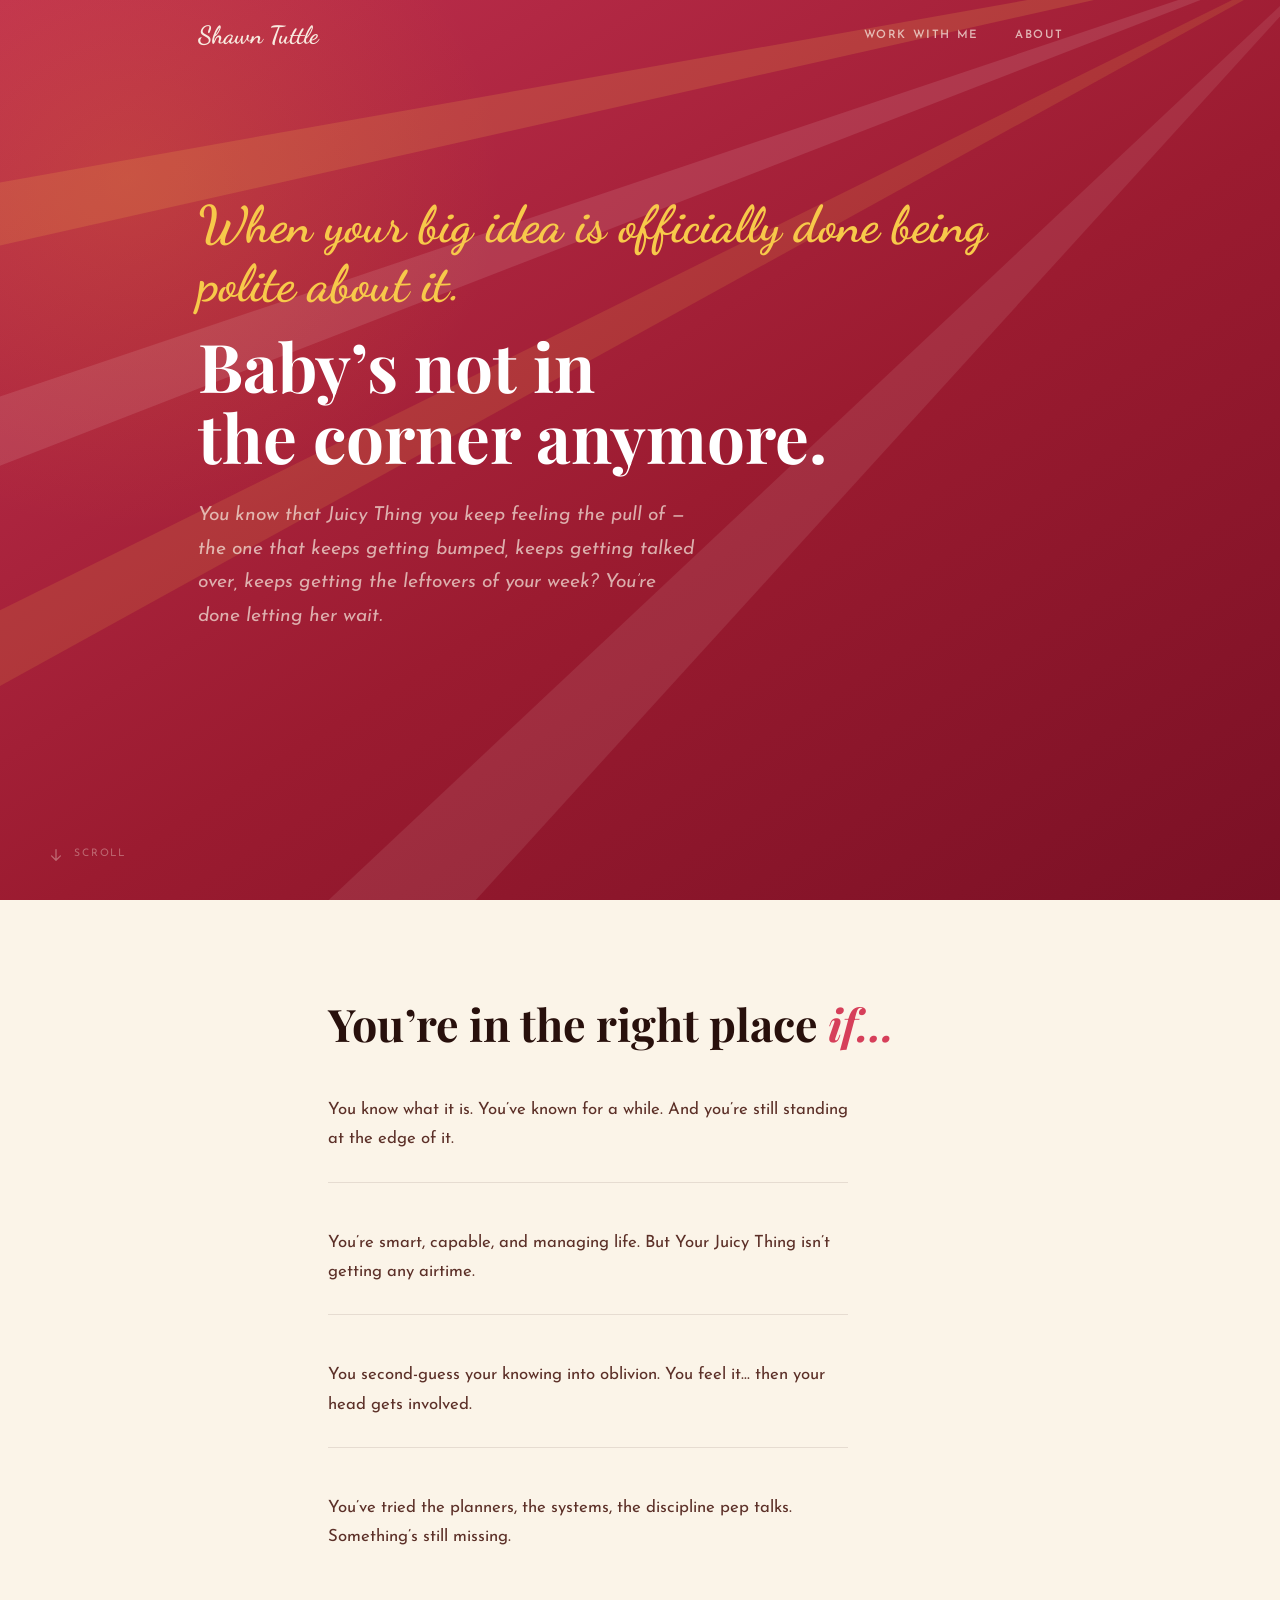
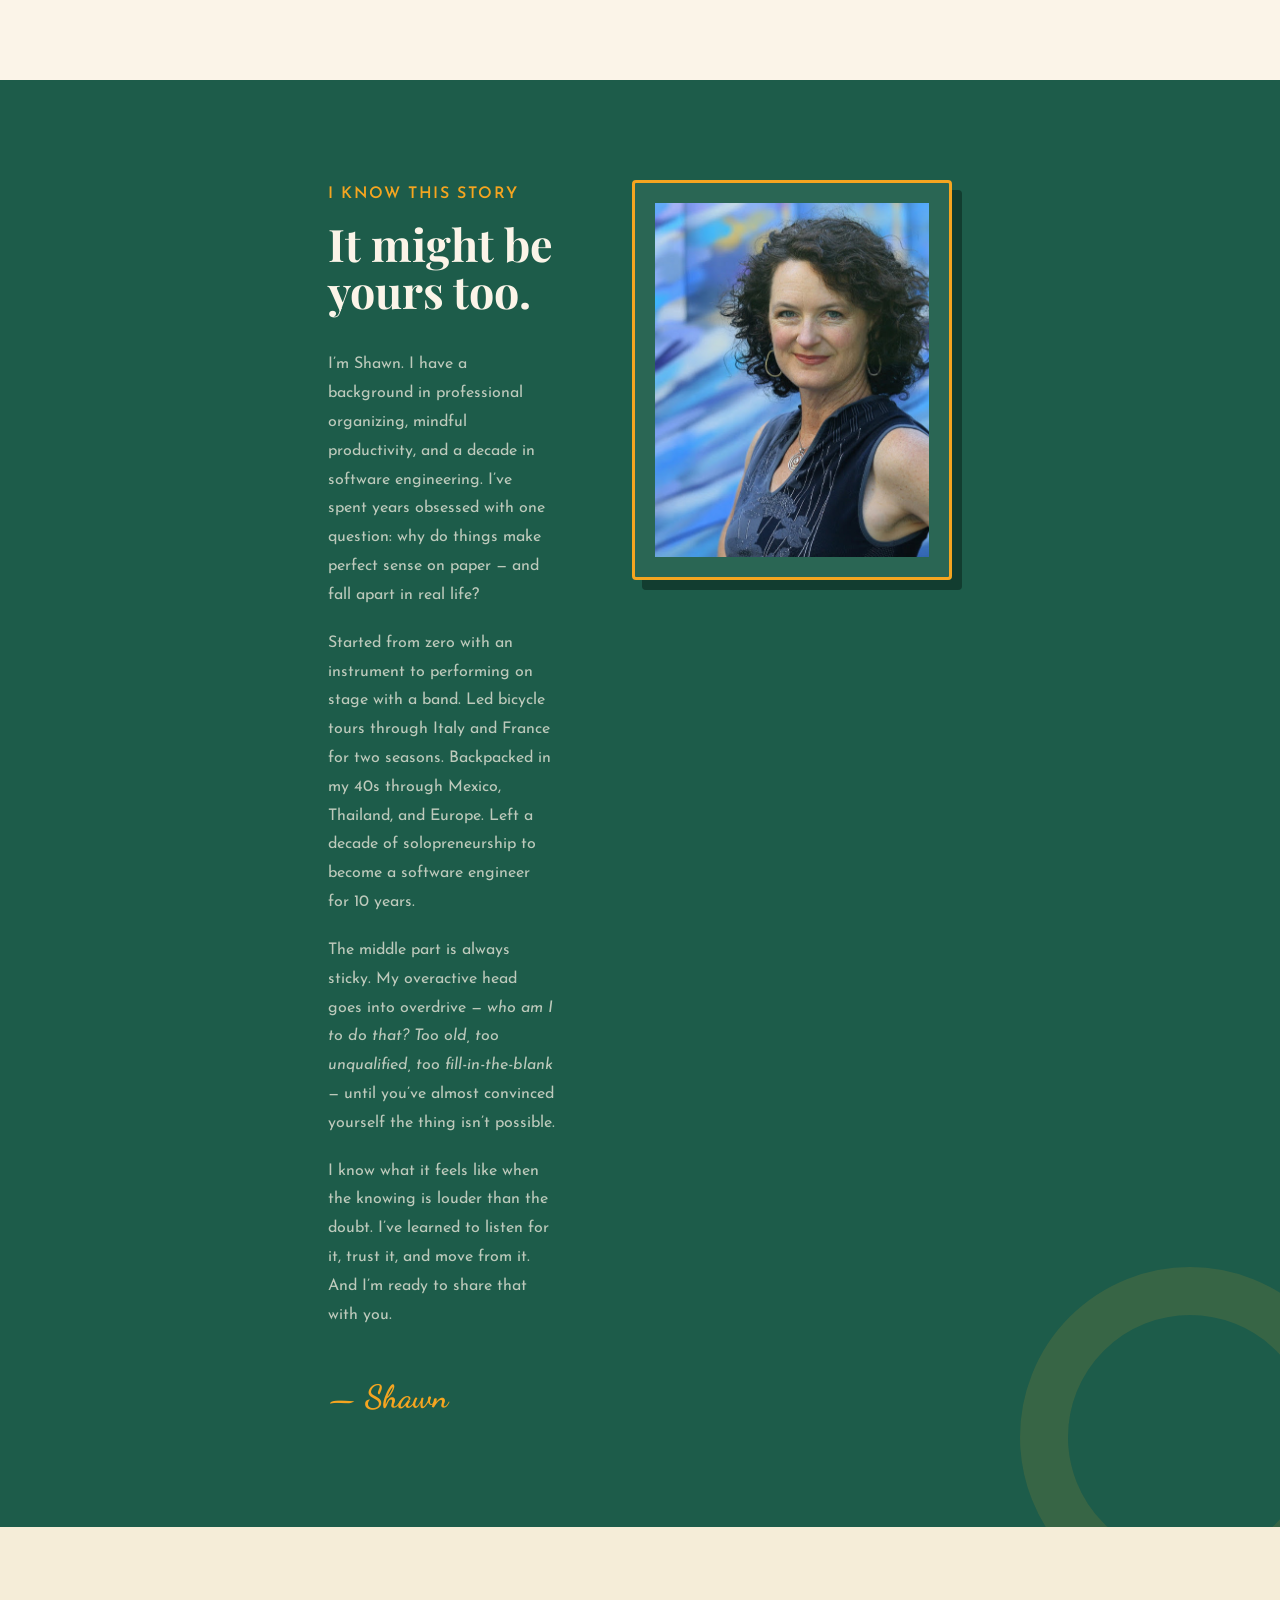
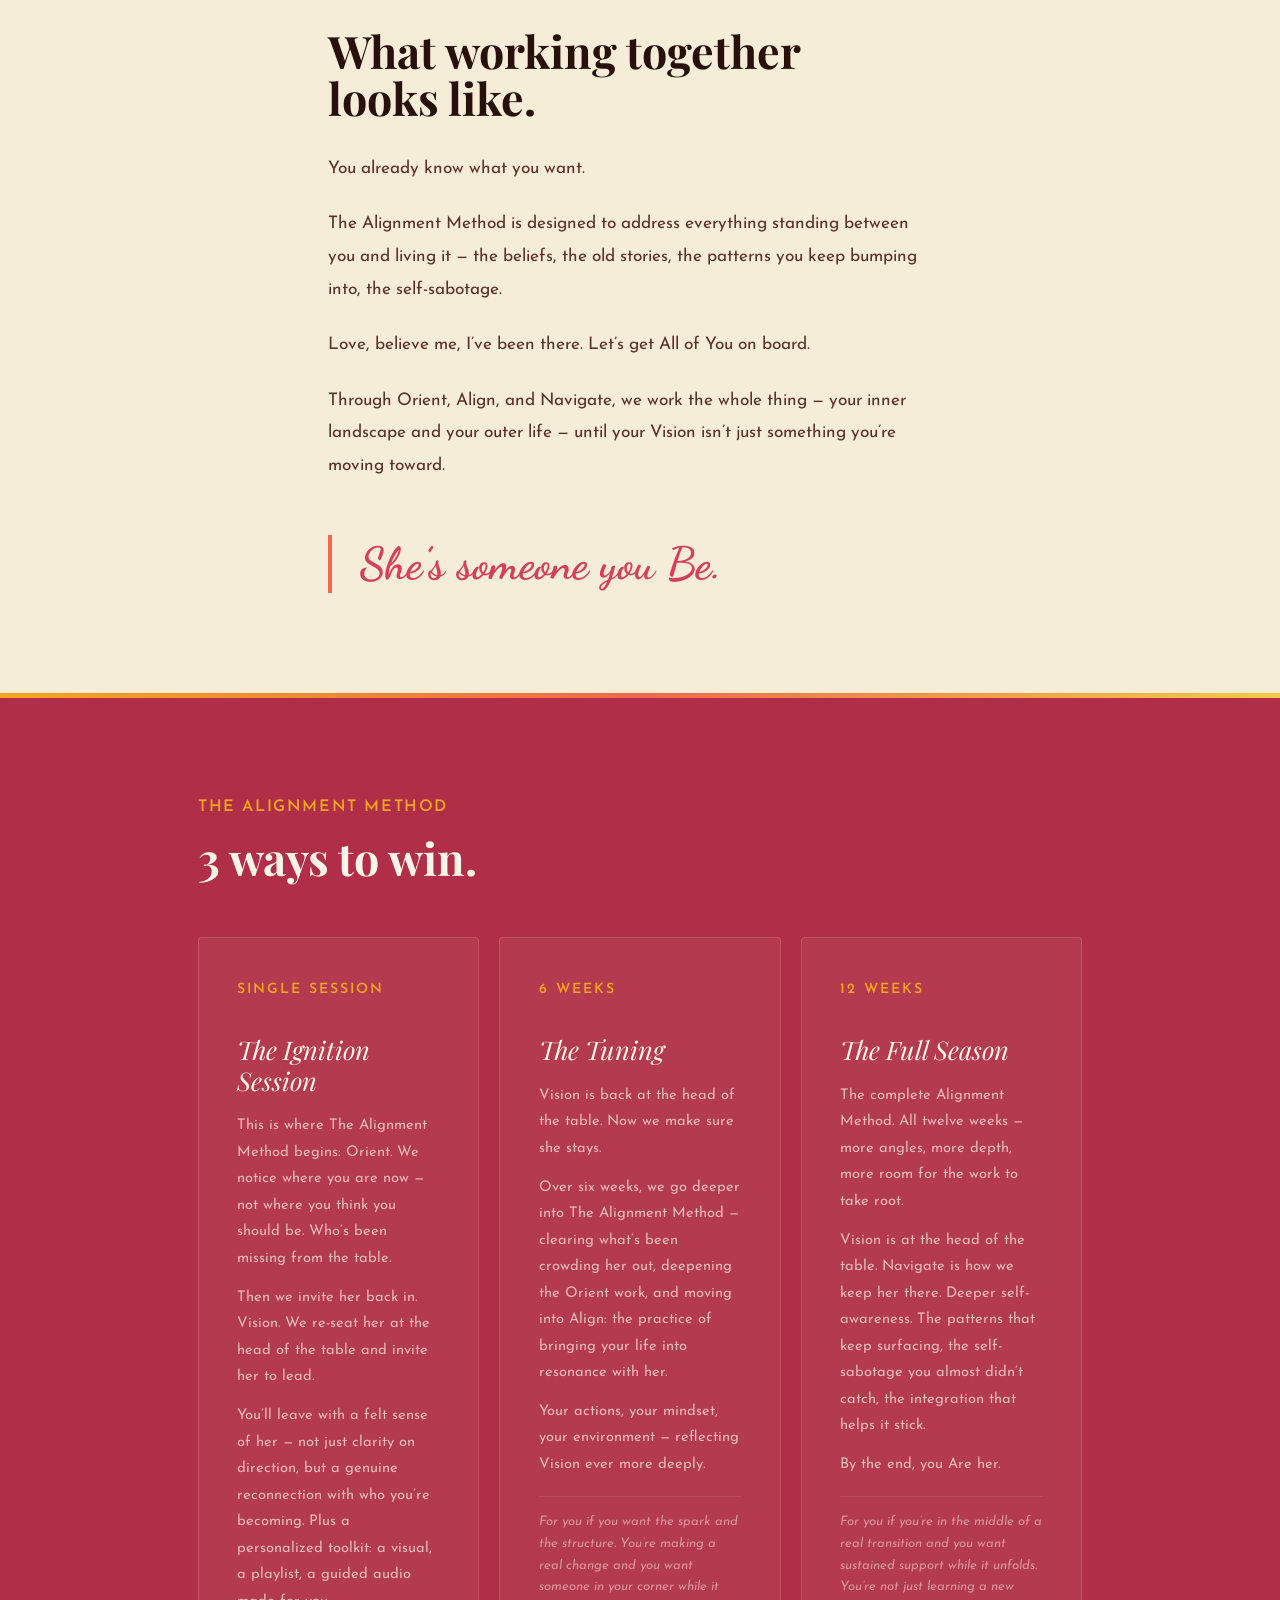
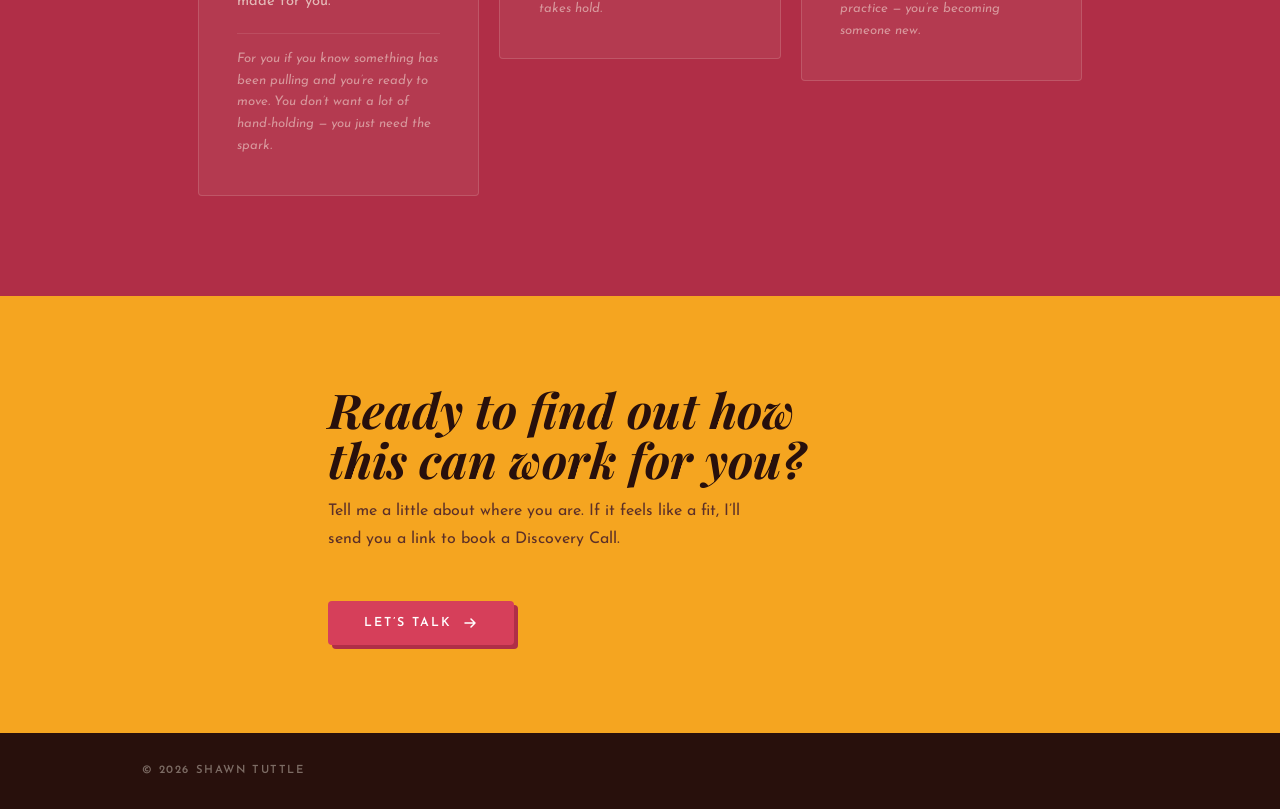
==== commit 3ba6d0cb: "Update index with coaching page" ====
--- a/index.html
+++ b/index.html
@@ -3,84 +3,67 @@
 <head>
   <meta charset="UTF-8" />
   <meta name="viewport" content="width=device-width, initial-scale=1.0" />
-  <title>Shawn Tuttle — Orchestrate Your Life</title>
+  <title>Shawn Tuttle — The Alignment Method</title>
   <link rel="preconnect" href="https://fonts.googleapis.com" />
   <link rel="preconnect" href="https://fonts.gstatic.com" crossorigin />
-  <link href="https://fonts.googleapis.com/css2?family=Cormorant+Garamond:ital,wght@0,300;0,400;0,500;0,600;1,300;1,400;1,500&family=Inter:wght@300;400;500;600&display=swap" rel="stylesheet" />
+  <link href="https://fonts.googleapis.com/css2?family=Dancing+Script:wght@600;700&family=Playfair+Display:ital,wght@0,700;1,400;1,700&family=Josefin+Sans:ital,wght@0,300;0,400;0,600;1,300;1,400&display=swap" rel="stylesheet" />
   <style>
 
 /* ─────────────────────────────────────────────────────────────
    TOKENS
 ───────────────────────────────────────────────────────────── */
 :root {
-  --bg:          #FAF8F5;
-  --bg-warm:     #F5EFE6;
-  --bg-card:     #FFFFFF;
-  --bg-dark:     #1C3F3F;
-
-  --ink:         #3A322C;
-  --ink-mid:     #6B5E55;
-  --ink-soft:    #9A8E86;
-  --ink-white:   rgba(255,255,255,0.90);
-  --ink-white-m: rgba(255,255,255,0.65);
-
-  --sage:        #6B9B9C;
-  --sage-light:  #EDF4F4;
-  --sage-mid:    #4F8485;
-  --sage-pale:   #F4F9F9;
-
-  --gold:        #C4964A;
-  --gold-light:  #FBF3E4;
-
-  --border:      rgba(58,50,44,0.10);
-  --border-soft: rgba(58,50,44,0.06);
-  --shadow-sm:   0 1px 4px rgba(58,50,44,0.07);
-  --shadow-md:   0 4px 24px rgba(58,50,44,0.10);
-  --shadow-lg:   0 12px 48px rgba(58,50,44,0.12);
-
-  --nav-h:       66px;
-  --r:           14px;
-  --r-sm:        8px;
-  --max:         700px;
-  --max-wide:    960px;
-  --gap:         clamp(48px, 6vw, 72px);
+  --cream:         #FBF4E8;
+  --cream-warm:    #F5EDD8;
+  --watermelon:    #D63F5A;
+  --watermelon-dk: #B02E47;
+  --coral:         #F06A48;
+  --amber:         #F5A520;
+  --amber-warm:    #F7C94A;
+  --pine:          #1D5C4A;
+  --pine-lt:       #2A7A62;
+  --ink:           #28100C;
+  --ink-mid:       #5C3028;
+  --ink-soft:      #9A6858;
+  --border:        rgba(40,16,12,0.10);
+
+  --nav-h:   70px;
+  --r:       4px;
+  --max:     720px;
+  --max-wide:980px;
+  --gap:     clamp(64px, 8vw, 100px);
 }
 
 /* ─────────────────────────────────────────────────────────────
    BASE
 ───────────────────────────────────────────────────────────── */
 *, *::before, *::after { box-sizing: border-box; margin: 0; padding: 0; }
-
-html {
-  scroll-behavior: smooth;
-  -webkit-text-size-adjust: 100%;
-}
+html { scroll-behavior: smooth; -webkit-text-size-adjust: 100%; }
 @media (prefers-reduced-motion: reduce) {
   html { scroll-behavior: auto; }
   *, *::before, *::after { animation-duration: 0.01ms !important; transition-duration: 0.01ms !important; }
 }
-
 body {
-  font-family: 'Inter', system-ui, sans-serif;
-  background: var(--bg);
+  font-family: 'Josefin Sans', system-ui, sans-serif;
+  background: var(--cream);
   color: var(--ink);
-  font-size: 16px;
-  line-height: 1.75;
+  font-size: 17px;
+  line-height: 1.8;
   -webkit-font-smoothing: antialiased;
 }
 
 /* ─────────────────────────────────────────────────────────────
    TYPOGRAPHY
 ───────────────────────────────────────────────────────────── */
-h1, h2, h3, h4 {
-  font-family: 'Cormorant Garamond', Georgia, serif;
-  line-height: 1.15;
-  font-weight: 500;
-}
-h1   { font-size: clamp(2.8rem, 6.5vw, 4.8rem); }
-h2   { font-size: clamp(2rem, 4vw, 3rem); }
-h3   { font-size: clamp(1.25rem, 2.5vw, 1.6rem); font-weight: 500; }
-h4   { font-size: 1.1rem; font-weight: 600; font-family: 'Inter', sans-serif; }
+h1, h2, h3 {
+  font-family: 'Playfair Display', Georgia, serif;
+  font-weight: 700;
+  line-height: 1.05;
+}
+h1 { font-size: clamp(2.4rem, 6vw, 4.2rem); }
+h2 { font-size: clamp(1.8rem, 4vw, 2.8rem); }
+h3 { font-size: clamp(1.2rem, 2.4vw, 1.6rem); }
+h4 { font-family: 'Josefin Sans', sans-serif; font-size: 0.72rem; font-weight: 600; letter-spacing: 0.18em; text-transform: uppercase; }
 
 p    { margin-bottom: 1em; max-width: 58ch; }
 p:last-child { margin-bottom: 0; }
@@ -90,474 +73,436 @@
 /* ─────────────────────────────────────────────────────────────
    LAYOUT
 ───────────────────────────────────────────────────────────── */
-.wrap      { max-width: var(--max);      margin: 0 auto; padding: 0 clamp(20px, 5vw, 40px); }
-.wrap-wide { max-width: var(--max-wide); margin: 0 auto; padding: 0 clamp(20px, 5vw, 40px); }
-
+.wrap      { max-width: var(--max);       margin: 0 auto; padding: 0 clamp(24px,6vw,48px); }
+.wrap-wide { max-width: var(--max-wide);  margin: 0 auto; padding: 0 clamp(24px,6vw,48px); }
 section { padding: var(--gap) 0; }
 
 /* ─────────────────────────────────────────────────────────────
-   BUTTON
+   BUTTONS
 ───────────────────────────────────────────────────────────── */
 .btn {
   display: inline-flex;
   align-items: center;
   gap: 10px;
-  padding: 14px 32px;
-  border-radius: 100px;
-  font-family: 'Inter', sans-serif;
-  font-size: 0.9rem;
+  padding: 14px 36px;
+  font-family: 'Josefin Sans', sans-serif;
+  font-size: 0.78rem;
   font-weight: 600;
-  letter-spacing: 0.01em;
+  letter-spacing: 0.16em;
+  text-transform: uppercase;
   text-decoration: none;
   border: none;
   cursor: pointer;
+  border-radius: var(--r);
   transition: transform 0.2s ease, box-shadow 0.2s ease, background 0.2s ease;
 }
-.btn:focus-visible { outline: 2px solid var(--sage); outline-offset: 4px; }
-.btn:hover         { transform: translateY(-2px); }
-
-.btn-sage {
-  background: var(--sage);
-  color: #fff;
-  box-shadow: 0 4px 20px rgba(107,155,156,0.35);
-}
-.btn-sage:hover { background: var(--sage-mid); box-shadow: 0 8px 28px rgba(107,155,156,0.4); }
-
-.btn-outline {
+.btn:hover { transform: translateY(-2px); }
+
+.btn-amber  { background: var(--amber); color: var(--ink); box-shadow: 4px 4px 0 rgba(100,0,20,0.25); }
+.btn-amber:hover { background: var(--amber-warm); }
+
+.btn-wm     { background: var(--watermelon); color: #fff; box-shadow: 4px 4px 0 var(--watermelon-dk); }
+.btn-wm:hover { background: var(--watermelon-dk); box-shadow: 4px 4px 0 var(--ink); }
+
+.btn-cream  { background: var(--cream); color: var(--ink); box-shadow: 4px 4px 0 rgba(251,244,232,0.25); }
+.btn-cream:hover { background: var(--amber-warm); }
+
+.btn-outline-cream {
   background: transparent;
-  color: #fff;
-  border: 1.5px solid rgba(255,255,255,0.4);
-}
-.btn-outline:hover { background: rgba(255,255,255,0.1); border-color: rgba(255,255,255,0.7); }
-
-.btn-dark {
-  background: var(--bg-dark);
-  color: rgba(255,255,255,0.88);
-  box-shadow: 0 4px 20px rgba(0,0,0,0.18);
-}
-.btn-dark:hover { background: #1e1915; box-shadow: 0 8px 28px rgba(0,0,0,0.24); }
-
-/* ─────────────────────────────────────────────────────────────
-   FADE-IN ON SCROLL
-───────────────────────────────────────────────────────────── */
-.reveal {
-  opacity: 0;
-  transform: translateY(22px);
-  transition: opacity 0.65s ease, transform 0.65s ease;
-}
-.reveal.is-visible {
-  opacity: 1;
-  transform: translateY(0);
-}
-.reveal-delay-1 { transition-delay: 0.1s; }
-.reveal-delay-2 { transition-delay: 0.2s; }
-.reveal-delay-3 { transition-delay: 0.3s; }
-.reveal-delay-4 { transition-delay: 0.4s; }
+  color: rgba(251,244,232,0.85);
+  border: 2px solid rgba(251,244,232,0.40);
+}
+.btn-outline-cream:hover { background: rgba(251,244,232,0.10); border-color: rgba(251,244,232,0.80); }
+
+/* ─────────────────────────────────────────────────────────────
+   REVEAL
+───────────────────────────────────────────────────────────── */
+.reveal { opacity: 0; transform: translateY(22px); transition: opacity 0.65s ease, transform 0.65s ease; }
+.reveal.is-visible { opacity: 1; transform: translateY(0); }
+.reveal-delay-1 { transition-delay: 0.12s; }
+.reveal-delay-2 { transition-delay: 0.24s; }
+.reveal-delay-3 { transition-delay: 0.36s; }
+.reveal-delay-4 { transition-delay: 0.48s; }
 
 /* ─────────────────────────────────────────────────────────────
    NAV
 ───────────────────────────────────────────────────────────── */
 .nav {
-  position: fixed;
-  top: 0; left: 0; right: 0;
-  z-index: 300;
-  height: var(--nav-h);
-  display: flex;
-  align-items: center;
+  position: fixed; top: 0; left: 0; right: 0; z-index: 300;
+  height: var(--nav-h); display: flex; align-items: center;
   transition: background 0.35s ease, box-shadow 0.35s ease;
 }
-.nav.is-scrolled {
-  background: rgba(250,248,245,0.94);
-  backdrop-filter: blur(12px);
-  -webkit-backdrop-filter: blur(12px);
-  box-shadow: 0 1px 0 var(--border);
-}
+.nav.is-scrolled { background: var(--cream); box-shadow: 0 2px 0 var(--border); }
 .nav-inner {
-  max-width: var(--max-wide);
-  margin: 0 auto;
-  padding: 0 clamp(20px,5vw,40px);
-  width: 100%;
-  display: flex;
-  align-items: center;
-  justify-content: space-between;
+  max-width: var(--max-wide); margin: 0 auto;
+  padding: 0 clamp(24px,6vw,48px); width: 100%;
+  display: flex; align-items: center; justify-content: space-between;
 }
 .nav-logo {
-  font-family: 'Cormorant Garamond', serif;
-  font-size: 1.2rem;
-  font-weight: 500;
-  color: rgba(255,255,255,0.92);
-  text-decoration: none;
-  letter-spacing: -0.01em;
-  transition: color 0.3s;
-}
-.nav-logo:hover { color: #fff; }
+  font-family: 'Dancing Script', cursive; font-size: 1.55rem; font-weight: 700;
+  color: rgba(251,244,232,0.95); text-decoration: none; transition: color 0.3s;
+}
+.nav-logo:hover { color: var(--amber-warm); }
 .nav.is-scrolled .nav-logo { color: var(--ink); }
-.nav.is-scrolled .nav-logo:hover { color: var(--sage); }
-
-.nav-links {
-  display: flex;
-  align-items: center;
-  gap: 0;
-  list-style: none;
-}
+.nav.is-scrolled .nav-logo:hover { color: var(--watermelon); }
+
+.nav-links { display: flex; list-style: none; }
 .nav-links a {
-  display: block;
-  padding: 8px 14px;
-  font-size: 0.84rem;
-  font-weight: 500;
-  color: rgba(255,255,255,0.82);
-  text-decoration: none;
-  border-radius: var(--r-sm);
-  transition: color 0.3s;
-  position: relative;
-}
-.nav-links a::after {
-  content: '';
-  position: absolute;
-  bottom: 4px; left: 14px; right: 14px;
-  height: 1.5px;
-  background: currentColor;
-  transform: scaleX(0);
-  transform-origin: left;
-  transition: transform 0.2s ease;
-}
-.nav-links a:hover { color: #fff; }
-.nav-links a:hover::after { transform: scaleX(1); }
+  display: block; padding: 8px 18px;
+  font-size: 0.72rem; font-weight: 600; letter-spacing: 0.14em; text-transform: uppercase;
+  color: rgba(251,244,232,0.70); text-decoration: none; transition: color 0.2s;
+}
+.nav-links a:hover { color: var(--amber-warm); }
 .nav.is-scrolled .nav-links a { color: var(--ink-mid); }
-.nav.is-scrolled .nav-links a:hover { color: var(--sage-mid); }
+.nav.is-scrolled .nav-links a:hover { color: var(--watermelon); }
 
 .nav-toggle {
-  display: none;
-  flex-direction: column;
-  justify-content: center;
-  gap: 5px;
-  width: 40px; height: 40px;
-  background: none;
-  border: none;
-  cursor: pointer;
-  padding: 7px;
-  border-radius: var(--r-sm);
+  display: none; flex-direction: column; justify-content: center;
+  gap: 5px; width: 40px; height: 40px; background: none; border: none; cursor: pointer; padding: 7px;
 }
 .nav-toggle span {
-  display: block;
-  height: 1.5px;
-  background: rgba(255,255,255,0.9);
-  border-radius: 2px;
-  transition: transform 0.25s ease, opacity 0.2s ease, width 0.2s ease, background 0.3s ease;
+  display: block; height: 2px; background: rgba(251,244,232,0.9); border-radius: 2px;
+  transition: transform 0.25s ease, opacity 0.2s ease, background 0.3s ease;
 }
 .nav.is-scrolled .nav-toggle span { background: var(--ink); }
 .nav-toggle span:nth-child(2) { width: 70%; }
-.nav-toggle.is-open span:nth-child(1) { transform: translateY(6.5px) rotate(45deg); }
+.nav-toggle.is-open span:nth-child(1) { transform: translateY(7px) rotate(45deg); }
 .nav-toggle.is-open span:nth-child(2) { opacity: 0; }
-.nav-toggle.is-open span:nth-child(3) { transform: translateY(-6.5px) rotate(-45deg); width: 100%; }
+.nav-toggle.is-open span:nth-child(3) { transform: translateY(-7px) rotate(-45deg); width: 100%; }
 
 .nav-mobile {
-  position: fixed;
-  inset: var(--nav-h) 0 auto;
-  background: rgba(250,248,245,0.97);
-  backdrop-filter: blur(16px);
-  -webkit-backdrop-filter: blur(16px);
-  border-bottom: 1px solid var(--border);
-  padding: 16px clamp(20px,5vw,40px) 28px;
-  z-index: 299;
-  display: none;
-  opacity: 0;
-  transform: translateY(-8px);
+  position: fixed; inset: var(--nav-h) 0 auto; background: var(--cream);
+  border-bottom: 2px solid var(--watermelon);
+  padding: 16px clamp(24px,6vw,48px) 28px; z-index: 299;
+  display: none; opacity: 0; transform: translateY(-8px);
   transition: opacity 0.2s ease, transform 0.2s ease;
 }
 .nav-mobile.is-open { display: block; opacity: 1; transform: translateY(0); }
 .nav-mobile ul { list-style: none; }
 .nav-mobile a {
-  display: block;
-  padding: 13px 8px;
-  font-size: 1.05rem;
-  font-weight: 500;
-  color: var(--ink);
-  text-decoration: none;
-  border-bottom: 1px solid var(--border-soft);
-  transition: color 0.15s, padding-left 0.2s;
+  display: block; padding: 13px 8px;
+  font-size: 0.85rem; font-weight: 600; letter-spacing: 0.12em; text-transform: uppercase;
+  color: var(--ink); text-decoration: none;
+  border-bottom: 1px solid var(--border); transition: color 0.15s, padding-left 0.2s;
 }
 .nav-mobile a:last-child { border-bottom: none; }
-.nav-mobile a:hover { color: var(--sage); padding-left: 14px; }
-
-/* ─────────────────────────────────────────────────────────────
-   HERO
+.nav-mobile a:hover { color: var(--watermelon); padding-left: 14px; }
+
+/* ─────────────────────────────────────────────────────────────
+   HERO  — watermelon gradient, full height
 ───────────────────────────────────────────────────────────── */
 .hero {
   position: relative;
   min-height: 100svh;
-  display: flex;
-  align-items: center;
+  display: flex; align-items: center;
   overflow: hidden;
   padding-top: var(--nav-h);
-}
-
-.hero-bg {
-  position: absolute;
-  inset: -20% 0 -20%;
-  z-index: 0;
-  will-change: transform;
-  background-image: url('mug.jpeg');
-  background-size: cover;
-  background-position: center 30%;
-}
-.hero-bg::before {
-  content: '';
+  background: linear-gradient(148deg, #C03050 0%, #9B1B30 55%, #7A1025 100%);
+}
+
+/* Intentional concentric arcs anchored to right edge — dance floor echo */
+.hero-arcs {
   position: absolute;
   inset: 0;
-  background: linear-gradient(
-    155deg,
-    rgba(28, 22, 18, 0.65) 0%,
-    rgba(28, 22, 18, 0.38) 50%,
-    rgba(28, 22, 18, 0.60) 100%
-  );
-}
-.hero-bg::after {
+  width: 100%;
+  height: 100%;
+  pointer-events: none;
+  z-index: 1;
+}
+
+/* warm light bloom, upper left */
+.hero::before {
   content: '';
+  position: absolute; inset: 0;
+  background: radial-gradient(ellipse 45% 60% at 10% 20%, rgba(245,165,32,0.16) 0%, transparent 65%);
+  pointer-events: none;
+}
+
+.hero-content {
+  position: relative; z-index: 2;
+  max-width: var(--max-wide); margin: 0 auto;
+  padding: 80px clamp(24px,6vw,48px) 120px; width: 100%;
+}
+
+.hero-eyebrow {
+  display: none;
+}
+
+.hero-script {
+  font-family: 'Dancing Script', cursive; font-weight: 700;
+  font-size: clamp(1.7rem, 4.5vw, 3.2rem);
+  color: var(--amber-warm); line-height: 1.15;
+  margin-bottom: 16px; display: block;
+}
+
+.hero h1 { color: #fff; margin-bottom: 28px; max-width: 18em; line-height: 1.05; }
+
+.hero-sub {
+  font-size: clamp(1rem, 2vw, 1.2rem); font-style: italic;
+  color: rgba(251,244,232,0.68); max-width: 42ch;
+  margin-bottom: 52px; line-height: 1.75;
+}
+
+.hero-ctas { display: flex; flex-wrap: wrap; gap: 16px; }
+
+.hero-scroll {
+  position: absolute; bottom: 36px; left: clamp(24px,6vw,48px);
+  display: flex; align-items: center; gap: 10px;
+  font-size: 0.65rem; letter-spacing: 0.18em; text-transform: uppercase;
+  color: rgba(251,244,232,0.35); text-decoration: none;
+  animation: drift 2.8s ease-in-out infinite;
+}
+.hero-scroll:hover { color: rgba(251,244,232,0.70); }
+@keyframes drift { 0%,100% { transform: translateY(0); } 50% { transform: translateY(5px); } }
+
+/* ─────────────────────────────────────────────────────────────
+   WHO THIS IS FOR  — cream
+───────────────────────────────────────────────────────────── */
+.who { background: var(--cream); }
+.who h2 { margin-bottom: 48px; }
+.who h2 em { font-style: italic; color: var(--watermelon); }
+
+.who-items { display: flex; flex-direction: column; gap: 0; }
+.who-item {
+  padding: 28px 0;
+  border-bottom: 1px solid var(--border);
+  font-size: 1.05rem;
+  color: var(--ink-mid);
+  line-height: 1.75;
+  max-width: 52ch;
+}
+.who-item:first-child { padding-top: 0; }
+.who-item:last-child { border-bottom: none; }
+
+/* ─────────────────────────────────────────────────────────────
+   ABOUT  — pine green
+───────────────────────────────────────────────────────────── */
+.about {
+  background: var(--pine);
+  color: rgba(251,244,232,0.85);
+  position: relative; overflow: hidden;
+}
+
+/* single arc watermark, bottom right — intentional, not floating */
+.about-arc {
   position: absolute;
-  inset: 0;
-  background: radial-gradient(ellipse 70% 60% at 15% 85%, rgba(196,150,74,0.18) 0%, transparent 60%);
-}
-
-.hero-content {
-  position: relative;
-  z-index: 2;
-  max-width: var(--max-wide);
-  margin: 0 auto;
-  padding: 80px clamp(20px,5vw,40px) 110px;
-  width: 100%;
-}
-
-.hero-eyebrow {
-  font-family: 'Inter', sans-serif;
-  font-size: 0.78rem;
-  font-weight: 500;
-  letter-spacing: 0.18em;
-  text-transform: uppercase;
-  color: rgba(255,255,255,0.40);
-  margin-bottom: 20px;
-}
-
-.hero h1 {
-  color: #fff;
-  margin-bottom: 24px;
-  max-width: 14em;
-  text-shadow: 0 2px 24px rgba(0,0,0,0.25);
-  line-height: 1.1;
-}
-
-.hero-sub {
-  font-family: 'Cormorant Garamond', serif;
-  font-size: clamp(1.3rem, 2.5vw, 1.75rem);
-  font-style: italic;
-  color: rgba(255,255,255,0.72);
-  max-width: 44ch;
-  margin-bottom: 52px;
-  line-height: 1.5;
-}
-
-.hero-ctas {
-  display: flex;
-  flex-wrap: wrap;
-  gap: 14px;
-}
-
-.hero-scroll {
-  position: absolute;
-  bottom: 36px;
-  left: clamp(20px,5vw,40px);
-  display: flex;
-  align-items: center;
-  gap: 10px;
-  font-size: 0.72rem;
-  letter-spacing: 0.12em;
-  text-transform: uppercase;
-  color: rgba(255,255,255,0.50);
-  text-decoration: none;
-  opacity: 0.8;
-  transition: opacity 0.2s;
-  animation: drift 2.8s ease-in-out infinite;
-}
-.hero-scroll:hover { opacity: 1; }
-@keyframes drift {
-  0%, 100% { transform: translateY(0); }
-  50%       { transform: translateY(5px); }
-}
-
-/* ─────────────────────────────────────────────────────────────
-   PHILOSOPHY
-───────────────────────────────────────────────────────────── */
-.philosophy {
-  background: var(--bg);
-  position: relative;
-}
-.philosophy::before {
+  bottom: -80px; right: -80px;
+  width: 340px; height: 340px;
+  border-radius: 50%;
+  border: 48px solid rgba(245,165,32,0.12);
+  pointer-events: none;
+}
+
+.about-eyebrow {
+  font-size: 1rem; font-weight: 600; letter-spacing: 0.10em; text-transform: uppercase;
+  color: var(--amber); margin-bottom: 12px;
+}
+.about h2 { color: var(--cream); margin-bottom: 36px; }
+.about-body { font-size: 1rem; color: rgba(251,244,232,0.72); }
+.about-body p { max-width: 52ch; margin-bottom: 1.2em; }
+.about-body p:last-child { margin-bottom: 0; }
+
+.about-sig {
+  display: inline-block; margin-top: 40px;
+  font-family: 'Dancing Script', cursive; font-size: 2rem; font-weight: 700;
+  color: var(--amber);
+}
+
+.about-photo {
+  width: 100%; max-width: 320px; aspect-ratio: 4/5;
+  border-radius: var(--r); overflow: hidden;
+  background: rgba(251,244,232,0.06);
+  border: 3px solid var(--amber);
+  display: flex; align-items: center; justify-content: center;
+  color: rgba(251,244,232,0.20); font-size: 0.75rem; text-align: center; padding: 20px; line-height: 1.5;
+  box-shadow: 10px 10px 0 #123D30;
+}
+.about-photo img { width: 100%; height: 100%; object-fit: cover; object-position: 65% top; display: block; }
+.about-layout {
+  display: grid; grid-template-columns: 1fr auto;
+  gap: clamp(40px,6vw,80px); align-items: start;
+  position: relative; z-index: 1;
+}
+
+/* ─────────────────────────────────────────────────────────────
+   WHAT WORKING TOGETHER  — cream-warm
+───────────────────────────────────────────────────────────── */
+.together { background: var(--cream-warm); }
+.together h2 { margin-bottom: 32px; }
+.together-body {
+  font-size: 1.08rem; color: var(--ink-mid); max-width: 54ch; line-height: 1.9;
+}
+.together-body p { margin-bottom: 1.3em; }
+.together-body p:last-child { margin-bottom: 0; }
+
+.together-quote {
+  margin-top: 52px;
+  font-family: 'Dancing Script', cursive; font-weight: 700;
+  font-size: clamp(1.8rem, 3.5vw, 2.8rem);
+  color: var(--watermelon); line-height: 1.3; max-width: 22ch;
+  padding-left: 28px;
+  border-left: 4px solid var(--coral);
+}
+
+/* ─────────────────────────────────────────────────────────────
+   3 WAYS TO WIN  — deep watermelon
+───────────────────────────────────────────────────────────── */
+.offerings {
+  background: var(--watermelon-dk);
+  position: relative; overflow: hidden;
+}
+
+/* amber stripe across the top — structural, not decorative */
+.offerings::before {
   content: '';
-  position: absolute;
-  inset: 0;
-  background:
-    radial-gradient(ellipse 40% 30% at 90% 20%, rgba(107,155,156,0.06) 0%, transparent 70%),
-    radial-gradient(ellipse 35% 25% at 5% 75%, rgba(196,150,74,0.07) 0%, transparent 65%);
-  pointer-events: none;
-}
-.philosophy-inner { position: relative; z-index: 1; }
-.philosophy h2 { color: var(--ink); margin-bottom: 28px; max-width: 16em; }
-.philosophy-body { font-size: 1.05rem; color: var(--ink-mid); max-width: 52ch; }
-.philosophy-body p { margin-bottom: 1.2em; }
-
-.pull-quote {
-  margin: 44px 0 0;
-  padding: 28px 32px;
-  background: var(--sage-light);
+  position: absolute; top: 0; left: 0; right: 0;
+  height: 5px;
+  background: linear-gradient(90deg, var(--amber), var(--coral), var(--amber-warm));
+}
+
+.offerings-eyebrow {
+  font-size: 1rem; font-weight: 600; letter-spacing: 0.10em; text-transform: uppercase;
+  color: var(--amber); margin-bottom: 12px;
+}
+.offerings h2 { color: var(--cream); margin-bottom: 56px; }
+
+.offerings-grid {
+  display: grid; grid-template-columns: repeat(3, 1fr);
+  gap: 20px; align-items: start;
+}
+
+.offering-card {
+  background: rgba(251,244,232,0.06);
+  border: 1px solid rgba(251,244,232,0.15);
   border-radius: var(--r);
-  border-left: 3px solid var(--sage);
-  font-family: 'Cormorant Garamond', serif;
-  font-size: 1.55rem;
-  font-weight: 400;
-  font-style: italic;
-  color: var(--sage-mid);
-  line-height: 1.4;
-  max-width: 42ch;
-}
-
-/* ─────────────────────────────────────────────────────────────
-   TWO PATHS
-───────────────────────────────────────────────────────────── */
-.paths { background: var(--bg-warm); }
-.paths h2 { color: var(--ink); margin-bottom: 8px; }
-.paths-intro { color: var(--ink-mid); font-size: 1.05rem; margin-bottom: 48px; }
-
-.paths-grid {
-  display: grid;
-  grid-template-columns: 1fr 1fr;
-  gap: 24px;
-  align-items: start;
-}
-
-.path-card {
-  background: var(--bg-card);
-  border-radius: var(--r);
-  border: 1px solid var(--border);
-  padding: clamp(28px, 4vw, 44px);
-  box-shadow: var(--shadow-sm);
+  padding: clamp(24px,3vw,40px);
+  display: flex; flex-direction: column; gap: 18px;
+  transition: background 0.2s ease, border-color 0.2s ease;
+}
+.offering-card:hover {
+  background: rgba(251,244,232,0.10);
+  border-color: rgba(245,165,32,0.40);
+}
+
+.offering-label {
+  font-size: 0.88rem; font-weight: 600; letter-spacing: 0.14em; text-transform: uppercase;
+  color: var(--amber);
+}
+
+.offering-card h3 {
+  font-family: 'Playfair Display', serif; font-style: italic; font-weight: 400;
+  color: var(--cream); line-height: 1.2;
+}
+
+.offering-body { font-size: 0.92rem; color: rgba(251,244,232,0.68); line-height: 1.8; }
+.offering-body p { max-width: none; margin-bottom: 0.85em; }
+.offering-body p:last-child { margin-bottom: 0; }
+
+.offering-for {
+  font-size: 0.82rem; color: rgba(251,244,232,0.50);
+  font-style: italic; line-height: 1.65;
+  padding-top: 14px;
+  border-top: 1px solid rgba(251,244,232,0.10);
+}
+
+/* ─────────────────────────────────────────────────────────────
+   CTA / FORM
+───────────────────────────────────────────────────────────── */
+.cta-band {
+  background: var(--amber);
+  padding: clamp(56px,7vw,88px) 0;
+}
+.cta-band h2 {
+  font-style: italic; color: var(--ink);
+  margin-bottom: 12px;
+  font-size: clamp(1.8rem, 4vw, 3rem);
+}
+.cta-band .cta-sub {
+  font-size: 1rem; color: var(--ink-mid);
+  max-width: 44ch; margin-bottom: 48px;
+  line-height: 1.75;
+}
+
+.contact-form {
   display: flex;
   flex-direction: column;
   gap: 20px;
-  transition: box-shadow 0.25s ease, transform 0.25s ease;
-}
-.path-card:hover { box-shadow: var(--shadow-md); transform: translateY(-3px); }
-
-.path-label {
-  font-size: 0.67rem;
-  font-weight: 600;
-  letter-spacing: 0.16em;
-  text-transform: uppercase;
-  color: var(--sage);
-}
-
-.path-card h3 {
-  font-size: clamp(1.5rem, 3vw, 2rem);
+  max-width: 540px;
+}
+.form-row { display: grid; grid-template-columns: 1fr 1fr; gap: 16px; }
+.form-group { display: flex; flex-direction: column; gap: 6px; }
+.form-group label {
+  font-size: 0.72rem; font-weight: 600; letter-spacing: 0.12em;
+  text-transform: uppercase; color: var(--ink-mid);
+}
+.form-group input,
+.form-group textarea {
+  font-family: 'Josefin Sans', sans-serif;
+  font-size: 0.95rem;
+  background: rgba(251,244,232,0.70);
+  border: 2px solid rgba(40,16,12,0.20);
+  border-radius: var(--r);
+  padding: 12px 16px;
   color: var(--ink);
-  line-height: 1.2;
-}
-
-.path-body { font-size: 0.95rem; color: var(--ink-mid); line-height: 1.7; }
-.path-body p { max-width: none; margin-bottom: 0.8em; }
-.path-body p:last-child { margin-bottom: 0; }
-
-.path-detail {
-  font-size: 0.8rem;
-  color: var(--ink-soft);
-  letter-spacing: 0.02em;
-  padding-top: 16px;
-  border-top: 1px solid var(--border-soft);
-}
-
-/* ─────────────────────────────────────────────────────────────
-   ABOUT
-───────────────────────────────────────────────────────────── */
-.about { background: var(--bg-dark); color: var(--ink-white); }
-.about h2    { color: #fff; margin-bottom: 32px; }
-.about-body  { font-size: 1rem; color: var(--ink-white-m); }
-.about-body p { max-width: 50ch; }
-
-.about-sig {
-  display: inline-block;
-  margin-top: 32px;
-  font-family: 'Cormorant Garamond', serif;
-  font-size: 1.5rem;
-  font-style: italic;
-  color: var(--gold);
-  opacity: 0.9;
-}
-
-.about-photo {
-  width: 100%; max-width: 280px;
-  aspect-ratio: 3 / 4;
-  border-radius: var(--r);
-  overflow: hidden;
-  background: rgba(255,255,255,0.06);
-  border: 1px solid rgba(255,255,255,0.1);
-  display: flex;
-  align-items: center;
-  justify-content: center;
-  color: rgba(255,255,255,0.25);
-  font-size: 0.78rem;
-  text-align: center;
-  padding: 20px;
-  line-height: 1.5;
-  margin-top: clamp(32px, 5vw, 0px);
-}
-.about-photo img { width: 100%; height: 100%; object-fit: cover; display: block; }
-.about-layout {
-  display: grid;
-  grid-template-columns: 1fr auto;
-  gap: clamp(36px, 6vw, 72px);
-  align-items: start;
+  transition: border-color 0.2s, background 0.2s;
+  width: 100%;
+}
+.form-group input:focus,
+.form-group textarea:focus {
+  outline: none;
+  border-color: var(--watermelon);
+  background: rgba(251,244,232,0.90);
+}
+.form-group textarea { resize: vertical; min-height: 100px; }
+.form-note {
+  font-size: 0.80rem; color: var(--ink-soft);
+  font-style: italic; margin-top: -8px;
+}
+@media (max-width: 540px) {
+  .form-row { grid-template-columns: 1fr; }
 }
 
 /* ─────────────────────────────────────────────────────────────
    FOOTER
 ───────────────────────────────────────────────────────────── */
 footer {
-  background: var(--bg-dark);
-  color: rgba(255,255,255,0.30);
-  text-align: center;
-  padding: 32px 20px;
-  font-size: 0.82rem;
-  letter-spacing: 0.02em;
-  border-top: 1px solid rgba(255,255,255,0.06);
-}
-footer strong { color: rgba(255,255,255,0.60); }
-footer a { color: rgba(255,255,255,0.45); text-decoration: none; transition: color 0.2s; }
-footer a:hover { color: var(--sage); }
+  background: var(--ink); color: rgba(251,244,232,0.40);
+  text-align: center; padding: 28px 20px;
+  font-size: 0.70rem; font-weight: 600; letter-spacing: 0.14em; text-transform: uppercase;
+}
+footer strong { color: rgba(251,244,232,0.80); }
+footer a { color: rgba(251,244,232,0.45); text-decoration: none; transition: color 0.2s; }
+footer a:hover { color: var(--amber); }
 
 /* ─────────────────────────────────────────────────────────────
    RESPONSIVE
 ───────────────────────────────────────────────────────────── */
+@media (max-width: 780px) {
+  .offerings-grid { grid-template-columns: 1fr; }
+}
 @media (max-width: 680px) {
   .nav-links  { display: none; }
   .nav-toggle { display: flex; }
-  .paths-grid { grid-template-columns: 1fr; }
   .about-layout { grid-template-columns: 1fr; }
-  .about-photo { max-width: 100%; aspect-ratio: 4/3; }
+  .about-photo { max-width: 280px; aspect-ratio: 4/5; margin: 0 auto; }
   .hero-ctas { flex-direction: column; align-items: flex-start; }
 }
 @media (max-width: 480px) {
-  h1 { font-size: 2.4rem; }
-  h2 { font-size: 1.8rem; }
+  h1 { font-size: 2.5rem; }
+  h2 { font-size: 1.9rem; }
+  .hero-script { font-size: 1.6rem; }
 }
 
   </style>
 </head>
 <body>
 
-<!-- ── NAV ──────────────────────────────────────────────────────── -->
+<!-- ── NAV ───────────────────────────────────────────────────────── -->
 <nav id="nav" class="nav" aria-label="Main navigation">
   <div class="nav-inner">
     <a href="#home" class="nav-logo">Shawn Tuttle</a>
     <ul class="nav-links" role="list">
-      <li><a href="#paths">Work With Me</a></li>
+      <li><a href="#offerings">Work With Me</a></li>
       <li><a href="#about">About</a></li>
     </ul>
     <button id="nav-toggle" class="nav-toggle" aria-label="Toggle menu" aria-expanded="false" aria-controls="nav-mobile">
@@ -565,124 +510,193 @@
     </button>
   </div>
 </nav>
-
 <div id="nav-mobile" class="nav-mobile" aria-hidden="true">
   <ul role="list">
-    <li><a href="#paths">Work With Me</a></li>
+    <li><a href="#offerings">Work With Me</a></li>
     <li><a href="#about">About</a></li>
   </ul>
 </div>
 
 <main>
 
-<!-- ── HERO ─────────────────────────────────────────────────────── -->
+<!-- ── HERO ──────────────────────────────────────────────────────── -->
 <section id="home" class="hero" aria-labelledby="hero-h1">
-  <div class="hero-bg" id="hero-bg" aria-hidden="true"></div>
+
+  <svg class="hero-arcs" viewBox="0 0 960 700" preserveAspectRatio="xMidYMid slice" aria-hidden="true">
+    <!-- light beams radiating from upper right -->
+    <polygon points="1010,-30 -60,160 -60,210"  fill="#F7C94A" opacity="0.16"/>
+    <polygon points="1010,-30 -60,330 -60,385"  fill="#FBF4E8" opacity="0.11"/>
+    <polygon points="1010,-30 -60,500 -60,560"  fill="#F7C94A" opacity="0.13"/>
+    <polygon points="1010,-30 180,750 300,750"   fill="#FBF4E8" opacity="0.09"/>
+  </svg>
+
   <div class="hero-content">
-    <h1 id="hero-h1" class="reveal">Orchestrate<br>your life.</h1>
-    <p class="hero-sub reveal reveal-delay-2">She's been hiding in the corner long enough.<br>Time to get Baby on the dancefloor.</p>
-    <div class="hero-ctas reveal reveal-delay-3">
-      <a href="#paths" class="btn btn-sage">See how we work together
-        <svg width="16" height="16" viewBox="0 0 16 16" fill="none" aria-hidden="true">
-          <path d="M3 8h10M9 4l4 4-4 4" stroke="currentColor" stroke-width="1.5" stroke-linecap="round" stroke-linejoin="round"/>
-        </svg>
-      </a>
-    </div>
+    <span class="hero-script reveal">When your big idea is officially done being polite about it.</span>
+    <h1 id="hero-h1" class="reveal reveal-delay-1">Baby&rsquo;s not in<br>the corner anymore.</h1>
+    <p class="hero-sub reveal reveal-delay-2">You know that Juicy Thing you keep feeling the pull of &mdash; the one that keeps getting bumped, keeps getting talked over, keeps getting the leftovers of your week? You&rsquo;re done letting her wait.</p>
   </div>
-  <a href="#philosophy" class="hero-scroll" aria-label="Scroll to next section">
-    <svg width="18" height="18" viewBox="0 0 18 18" fill="none" aria-hidden="true">
+  <a href="#who" class="hero-scroll" aria-label="Scroll down">
+    <svg width="16" height="16" viewBox="0 0 18 18" fill="none" aria-hidden="true">
       <path d="M9 3v12M4 10l5 5 5-5" stroke="currentColor" stroke-width="1.5" stroke-linecap="round" stroke-linejoin="round"/>
     </svg>
     Scroll
   </a>
 </section>
 
-<!-- ── PHILOSOPHY ───────────────────────────────────────────────── -->
-<section id="philosophy" class="philosophy" aria-labelledby="philosophy-h2">
-  <div class="wrap philosophy-inner">
-    <div class="philosophy-body">
-      <p class="reveal">My friend, you used to love having a full day stretched out in front of you. What happened?</p>
-      <p class="reveal reveal-delay-1">You got good at managing life &mdash; tracking all the things, keeping it all flowing. But where did You go? When did the details become the whole picture?</p>
-      <p class="reveal reveal-delay-2">I see your energy. You are so fucking On It. But how do your wings allow you to land on the petal of that flower when you are racing 500 mph? How can you feel, see, hear that quiet voice within?</p>
-      <p class="reveal reveal-delay-3">There is a song that moves through you. It hasn&rsquo;t gone anywhere. You&rsquo;ve just stopped being able to hear it.</p>
-      <p class="reveal reveal-delay-4">My work is to help you live aligned with your Self again &mdash; tuned to the vibration of your own sweetest song.</p>
-    </div>
-    <blockquote class="pull-quote reveal reveal-delay-4">
-      &ldquo;There is a song that moves through you. Let&rsquo;s get you tuned back in to it.&rdquo;
-    </blockquote>
-  </div>
-</section>
-
-<!-- ── TWO PATHS ─────────────────────────────────────────────────── -->
-<section id="paths" class="paths" aria-labelledby="paths-h2">
-  <div class="wrap-wide">
-    <h2 id="paths-h2" class="reveal">Two ways in.</h2>
-    <p class="paths-intro reveal reveal-delay-1">Same philosophy. Different levels of support.</p>
-
-    <div class="paths-grid">
-
-      <div class="path-card reveal reveal-delay-1">
-        <p class="path-label">1:1 Coaching</p>
-        <h3>Your Thing keeps getting bumped.<br>Let&rsquo;s change that.</h3>
-        <div class="path-body">
-          <p>You can feel something pulling at you &mdash; a project, a creative life, a version of yourself &mdash; and it keeps staying just off-stage.</p>
-          <p>In coaching, we figure out what&rsquo;s in the way &mdash; the beliefs, the old stories, the weeks that fill up before your Thing gets a turn. Then we build the weeks that bring her out.</p>
-        </div>
-        <a href="coaching.html" class="btn btn-sage">Explore coaching
-          <svg width="16" height="16" viewBox="0 0 16 16" fill="none" aria-hidden="true">
-            <path d="M3 8h10M9 4l4 4-4 4" stroke="currentColor" stroke-width="1.5" stroke-linecap="round" stroke-linejoin="round"/>
-          </svg>
-        </a>
-      </div>
-
-      <div class="path-card reveal reveal-delay-2">
-        <p class="path-label">Membership</p>
-        <h3>The Aligned Week</h3>
-        <div class="path-body">
-          <p>A weekly live space to reset and align &mdash; so you move through your week feeling satisfied, clear, and proud of how you spent it.</p>
-          <p>Not a course. Not a planner. A practice &mdash; held weekly, with a guide who knows what it takes to show up for the week you intended.</p>
-        </div>
-        <a href="weeklyAlignment/weekly-alignment.html" class="btn btn-sage">Join the membership
-          <svg width="16" height="16" viewBox="0 0 16 16" fill="none" aria-hidden="true">
-            <path d="M3 8h10M9 4l4 4-4 4" stroke="currentColor" stroke-width="1.5" stroke-linecap="round" stroke-linejoin="round"/>
-          </svg>
-        </a>
-      </div>
-
+<!-- ── WHO THIS IS FOR ───────────────────────────────────────────── -->
+<section id="who" class="who" aria-labelledby="who-h2">
+  <div class="wrap">
+    <h2 id="who-h2" class="reveal">You&rsquo;re in the right place <em>if&hellip;</em></h2>
+    <div class="who-items">
+      <p class="who-item reveal">You know what it is. You&rsquo;ve known for a while. And you&rsquo;re still standing at the edge of it.</p>
+      <p class="who-item reveal reveal-delay-1">You&rsquo;re smart, capable, and managing life. But Your Juicy Thing isn&rsquo;t getting any airtime.</p>
+      <p class="who-item reveal reveal-delay-2">You second-guess your knowing into oblivion. You feel it&hellip; then your head gets involved.</p>
+      <p class="who-item reveal reveal-delay-3">You&rsquo;ve tried the planners, the systems, the discipline pep talks. Something&rsquo;s still missing.</p>
     </div>
   </div>
 </section>
 
 <!-- ── ABOUT ─────────────────────────────────────────────────────── -->
 <section id="about" class="about" aria-labelledby="about-h2">
+  <div class="about-arc" aria-hidden="true"></div>
   <div class="wrap">
     <div class="about-layout">
       <div>
-        <h2 id="about-h2" class="reveal">How I guide</h2>
+        <p class="about-eyebrow reveal">I know this story</p>
+        <h2 id="about-h2" class="reveal reveal-delay-1">It might be<br>yours too.</h2>
         <div class="about-body">
-          <p class="reveal reveal-delay-1">I&rsquo;m Shawn. I&rsquo;ve gone from never playing an instrument to performing on stage with a band. Led bicycle tours through Italy and France. Packed a backpack in my 40s and traveled through Mexico, Thailand, and Europe. Left a decade of solopreneurship to become a software engineer &mdash; and spent the next ten years inside the puzzle of writing code.</p>
-          <p class="reveal reveal-delay-2">The pattern looks simple from the outside. The middle is always sticky. I&rsquo;ve learned to hear myself through the noise, trust what I know, and move from there.</p>
-          <p class="reveal reveal-delay-3">That&rsquo;s what I teach.</p>
-          <p class="reveal reveal-delay-4">I bring structure and reflection &mdash; so you&rsquo;re not left spinning, and you&rsquo;re not being told what to do. Light guidance, practical tools, and a weekly space to hear yourself more clearly.</p>
+          <p class="reveal reveal-delay-2">I&rsquo;m Shawn. I have a background in professional organizing, mindful productivity, and a decade in software engineering. I&rsquo;ve spent years obsessed with one question: why do things make perfect sense on paper &mdash; and fall apart in real life?</p>
+          <p class="reveal reveal-delay-2">Started from zero with an instrument to performing on stage with a band. Led bicycle tours through Italy and France for two seasons. Backpacked in my 40s through Mexico, Thailand, and Europe. Left a decade of solopreneurship to become a software engineer for 10 years.</p>
+          <p class="reveal reveal-delay-3">The middle part is always sticky. My overactive head goes into overdrive &mdash; <em>who am I to do that? Too old, too unqualified, too fill-in-the-blank</em> &mdash; until you&rsquo;ve almost convinced yourself the thing isn&rsquo;t possible.</p>
+          <p class="reveal reveal-delay-3">I know what it feels like when the knowing is louder than the doubt. I&rsquo;ve learned to listen for it, trust it, and move from it. And I&rsquo;m ready to share that with you.</p>
         </div>
         <span class="about-sig reveal">&mdash; Shawn</span>
       </div>
       <div class="about-photo reveal reveal-delay-2">
-        <img src="mug.jpeg" alt="Shawn Tuttle" />
+        <img src="st.jpg" alt="Shawn Tuttle" />
       </div>
     </div>
   </div>
 </section>
 
+<!-- ── WHAT WORKING TOGETHER LOOKS LIKE ─────────────────────────── -->
+<section id="together" class="together" aria-labelledby="together-h2">
+  <div class="wrap">
+    <h2 id="together-h2" class="reveal">What working together<br>looks like.</h2>
+    <div class="together-body">
+      <p class="reveal reveal-delay-1">You already know what you want.</p>
+      <p class="reveal reveal-delay-1">The Alignment Method is designed to address everything standing between you and living it &mdash; the beliefs, the old stories, the patterns you keep bumping into, the self-sabotage.</p>
+      <p class="reveal reveal-delay-2">Love, believe me, I&rsquo;ve been there. Let&rsquo;s get All of You on board.</p>
+      <p class="reveal reveal-delay-2">Through Orient, Align, and Navigate, we work the whole thing &mdash; your inner landscape and your outer life &mdash; until your Vision isn&rsquo;t just something you&rsquo;re moving toward.</p>
+    </div>
+    <blockquote class="together-quote reveal reveal-delay-3">
+      She&rsquo;s someone you Be.
+    </blockquote>
+  </div>
+</section>
+
+<!-- ── 3 WAYS TO WIN ─────────────────────────────────────────────── -->
+<section id="offerings" class="offerings" aria-labelledby="offerings-h2">
+  <div class="wrap-wide">
+    <p class="offerings-eyebrow reveal">The Alignment Method</p>
+    <h2 id="offerings-h2" class="reveal reveal-delay-1">3 ways to win.</h2>
+
+    <div class="offerings-grid">
+
+      <div class="offering-card reveal reveal-delay-1">
+        <p class="offering-label">Single Session</p>
+        <h3>The Ignition Session</h3>
+        <div class="offering-body">
+          <p>This is where The Alignment Method begins: Orient. We notice where you are now &mdash; not where you think you should be. Who&rsquo;s been missing from the table.</p>
+          <p>Then we invite her back in. Vision. We re-seat her at the head of the table and invite her to lead.</p>
+          <p>You&rsquo;ll leave with a felt sense of her &mdash; not just clarity on direction, but a genuine reconnection with who you&rsquo;re becoming. Plus a personalized toolkit: a visual, a playlist, a guided audio made for you.</p>
+        </div>
+        <p class="offering-for">For you if you know something has been pulling and you&rsquo;re ready to move. You don&rsquo;t want a lot of hand-holding &mdash; you just need the spark.</p>
+      </div>
+
+      <div class="offering-card reveal reveal-delay-2">
+        <p class="offering-label">6 Weeks</p>
+        <h3>The Tuning</h3>
+        <div class="offering-body">
+          <p>Vision is back at the head of the table. Now we make sure she stays.</p>
+          <p>Over six weeks, we go deeper into The Alignment Method &mdash; clearing what&rsquo;s been crowding her out, deepening the Orient work, and moving into Align: the practice of bringing your life into resonance with her.</p>
+          <p>Your actions, your mindset, your environment &mdash; reflecting Vision ever more deeply.</p>
+        </div>
+        <p class="offering-for">For you if you want the spark and the structure. You&rsquo;re making a real change and you want someone in your corner while it takes hold.</p>
+      </div>
+
+      <div class="offering-card reveal reveal-delay-3">
+        <p class="offering-label">12 Weeks</p>
+        <h3>The Full Season</h3>
+        <div class="offering-body">
+          <p>The complete Alignment Method. All twelve weeks &mdash; more angles, more depth, more room for the work to take root.</p>
+          <p>Vision is at the head of the table. Navigate is how we keep her there. Deeper self-awareness. The patterns that keep surfacing, the self-sabotage you almost didn&rsquo;t catch, the integration that helps it stick.</p>
+          <p>By the end, you Are her.</p>
+        </div>
+        <p class="offering-for">For you if you&rsquo;re in the middle of a real transition and you want sustained support while it unfolds. You&rsquo;re not just learning a new practice &mdash; you&rsquo;re becoming someone new.</p>
+      </div>
+
+    </div>
+  </div>
+</section>
+
+<!-- ── CTA / FORM ─────────────────────────────────────────────────── -->
+<section id="contact" class="cta-band">
+  <div class="wrap">
+    <h2 class="reveal">Ready to find out how<br>this can work for you?</h2>
+    <p class="cta-sub reveal reveal-delay-1">Tell me a little about where you are. If it feels like a fit, I&rsquo;ll send you a link to book a Discovery Call.</p>
+
+    <button id="show-form" class="btn btn-wm reveal reveal-delay-2" onclick="document.getElementById('show-form').style.display='none'; document.getElementById('contact-form').style.display='flex';">Let&rsquo;s talk
+      <svg width="16" height="16" viewBox="0 0 16 16" fill="none" aria-hidden="true">
+        <path d="M3 8h10M9 4l4 4-4 4" stroke="currentColor" stroke-width="1.5" stroke-linecap="round" stroke-linejoin="round"/>
+      </svg>
+    </button>
+
+    <form id="contact-form" class="contact-form" style="display:none;"
+          name="discovery"
+          method="POST"
+          data-netlify="true"
+          action="https://cal.com/shawn-tuttle-nextchapter/discovery-call">
+      <input type="hidden" name="form-name" value="discovery" />
+
+      <div class="form-row">
+        <div class="form-group">
+          <label for="name">Name</label>
+          <input type="text" id="name" name="name" required placeholder="Your name" />
+        </div>
+        <div class="form-group">
+          <label for="email">Email</label>
+          <input type="email" id="email" name="email" required placeholder="you@example.com" />
+        </div>
+      </div>
+
+      <div class="form-group">
+        <label for="juicy-thing">What&rsquo;s your Juicy Thing?</label>
+        <input type="text" id="juicy-thing" name="juicy-thing" required placeholder="The thing that keeps pulling at you&hellip;" />
+      </div>
+
+      <div class="form-group">
+        <label for="shift">What&rsquo;s the one thing you most want to shift?</label>
+        <textarea id="shift" name="shift" required placeholder="No need to have it all figured out&hellip;"></textarea>
+      </div>
+
+      <button type="submit" class="btn btn-wm">Send it
+        <svg width="16" height="16" viewBox="0 0 16 16" fill="none" aria-hidden="true">
+          <path d="M3 8h10M9 4l4 4-4 4" stroke="currentColor" stroke-width="1.5" stroke-linecap="round" stroke-linejoin="round"/>
+        </svg>
+      </button>
+    </form>
+  </div>
+</section>
+
 </main>
 
 <footer>
-  <p><strong>Shawn Tuttle</strong> &mdash; <a href="weeklyAlignment/weekly-alignment.html">The Aligned Week</a> &middot; <a href="coaching.html">Coaching</a></p>
+  <p>&copy; 2026 Shawn Tuttle</p>
 </footer>
 
 <script>
 'use strict';
-
 const nav = document.getElementById('nav');
 window.addEventListener('scroll', () => {
   nav.classList.toggle('is-scrolled', window.scrollY > 24);
@@ -711,14 +725,6 @@
   });
 });
 
-const heroBg = document.getElementById('hero-bg');
-const heroEl = document.querySelector('.hero');
-window.addEventListener('scroll', () => {
-  const y = window.scrollY;
-  if (y > heroEl.offsetHeight) return;
-  heroBg.style.transform = `translateY(${y * 0.35}px)`;
-}, { passive: true });
-
 const revealEls = document.querySelectorAll('.reveal');
 const observer  = new IntersectionObserver(
   (entries) => entries.forEach(e => {
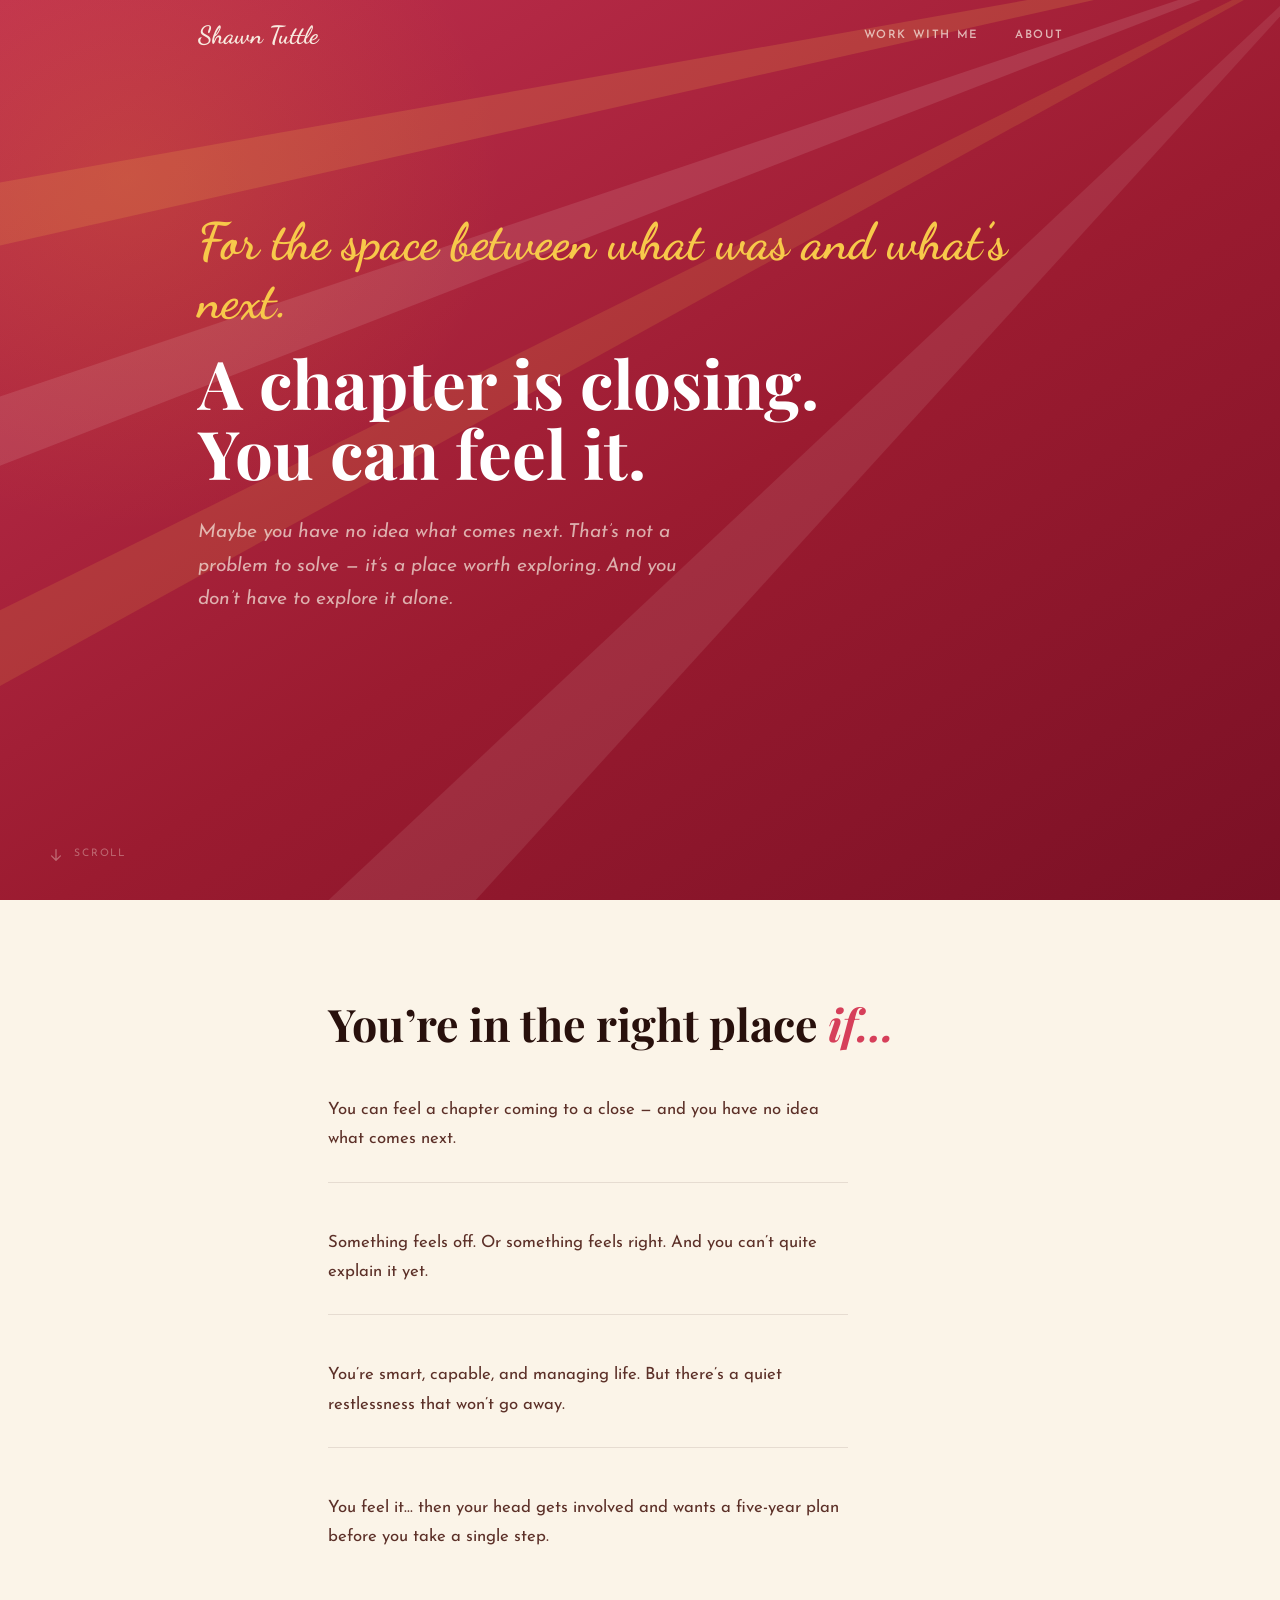
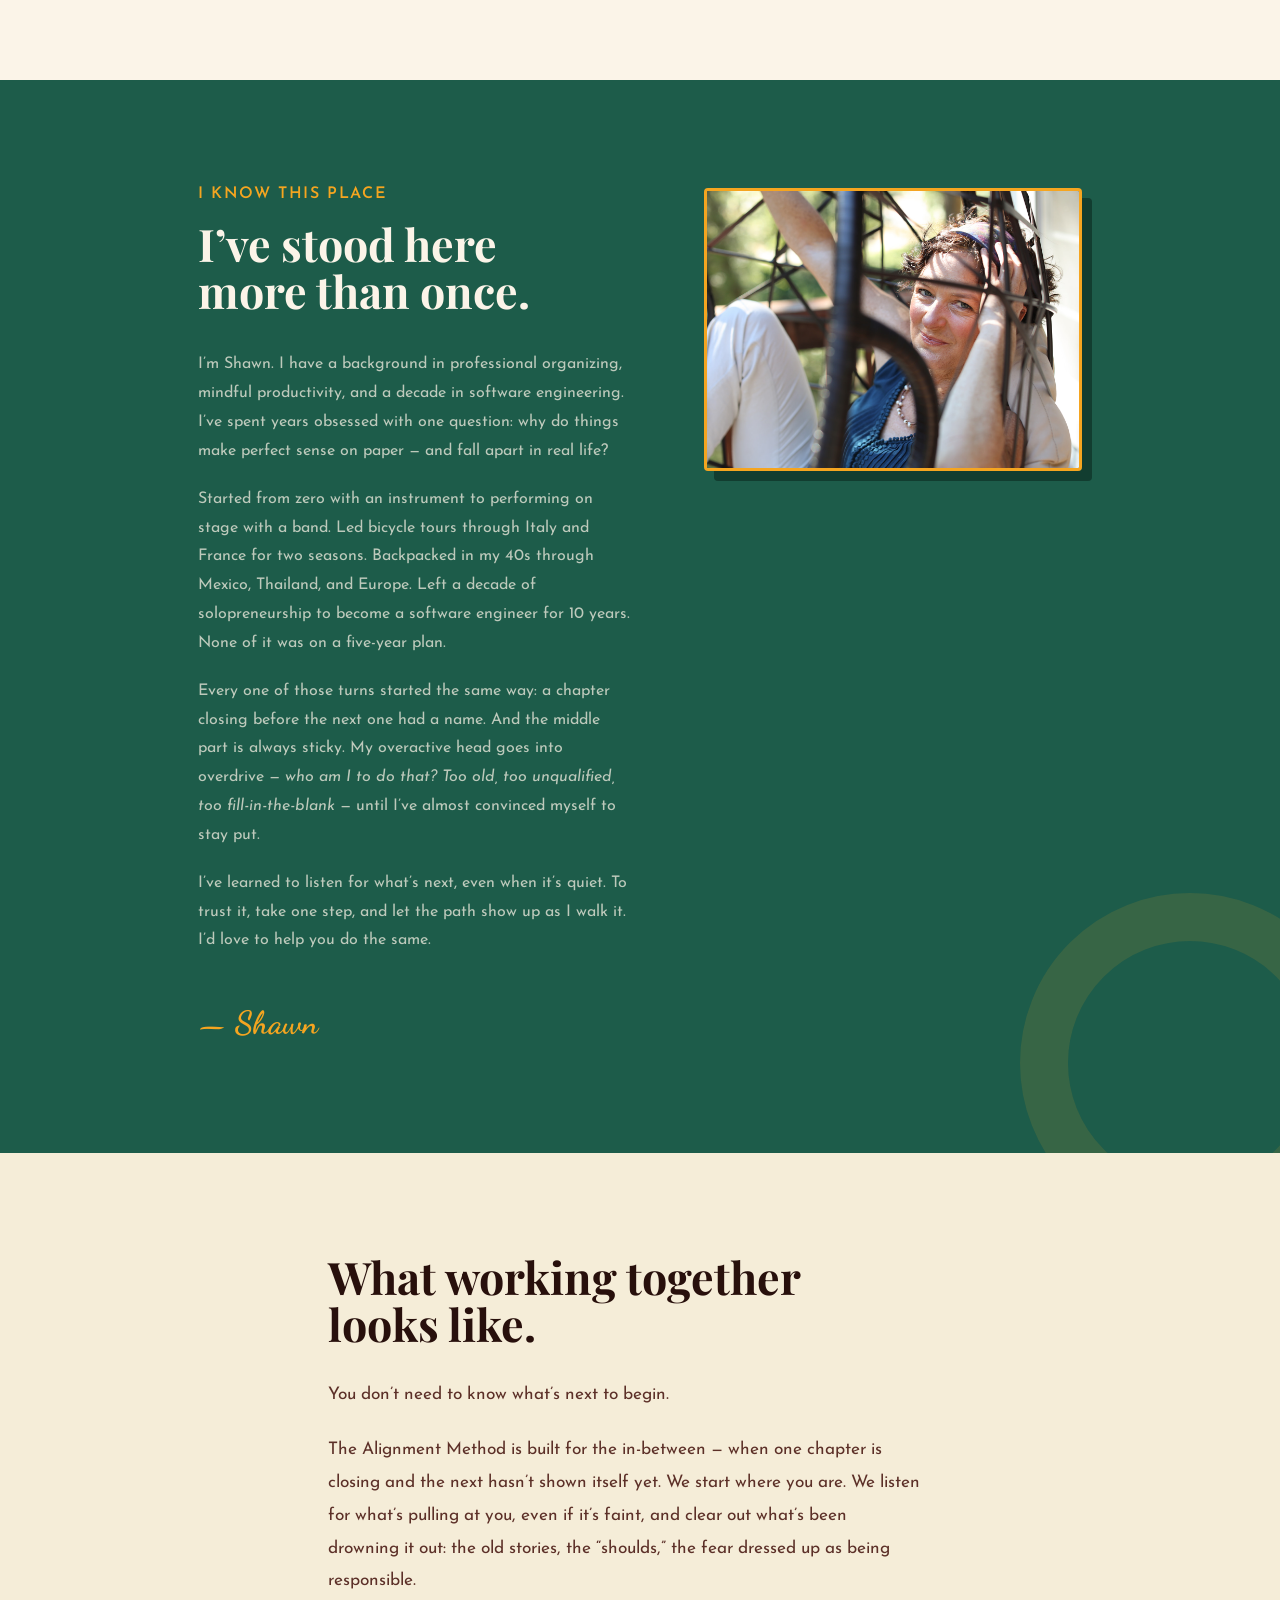
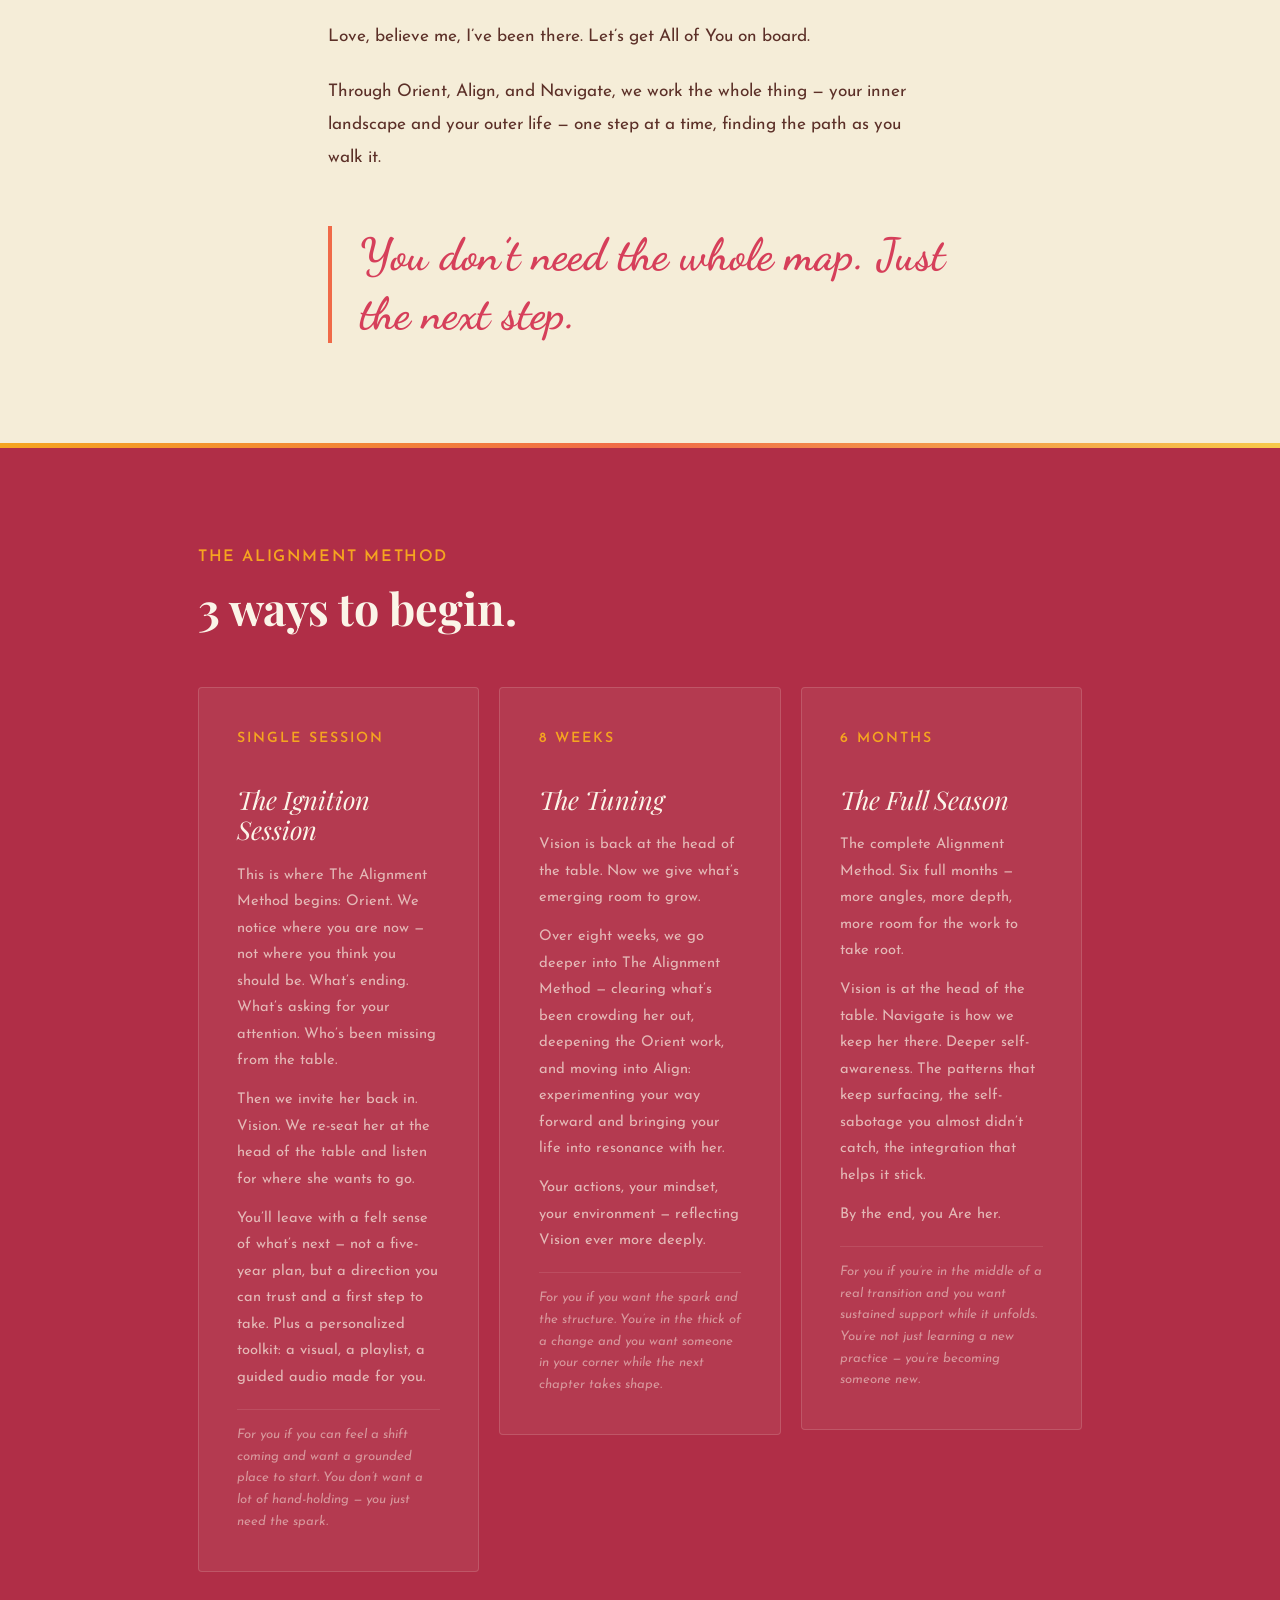
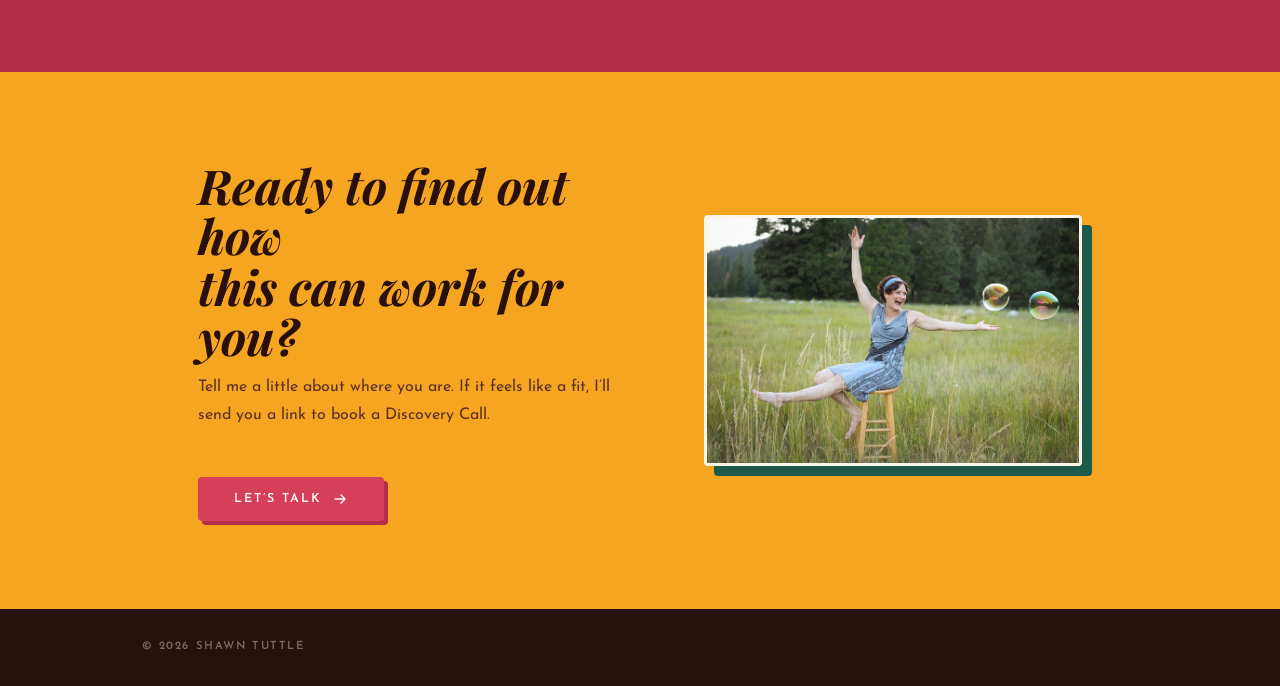
==== commit f34983cd: "Update index to chapter closing. Update photos" ====
--- a/index.html
+++ b/index.html
@@ -3,7 +3,11 @@
 <head>
   <meta charset="UTF-8" />
   <meta name="viewport" content="width=device-width, initial-scale=1.0" />
-  <title>Shawn Tuttle — The Alignment Method</title>
+  <title>Shawn Tuttle — What&rsquo;s Next</title>
+  <meta name="description" content="A chapter is closing and you can feel it, even if you have no idea what comes next. Coaching with Shawn Tuttle to listen for what&rsquo;s next and take it one step at a time." />
+  <meta property="og:type" content="website" />
+  <meta property="og:title" content="Shawn Tuttle — What&rsquo;s Next" />
+  <meta property="og:description" content="A chapter is closing and you can feel it, even if you have no idea what comes next. Coaching with Shawn Tuttle to listen for what&rsquo;s next and take it one step at a time." />
   <link rel="preconnect" href="https://fonts.googleapis.com" />
   <link rel="preconnect" href="https://fonts.gstatic.com" crossorigin />
   <link href="https://fonts.googleapis.com/css2?family=Dancing+Script:wght@600;700&family=Playfair+Display:ital,wght@0,700;1,400;1,700&family=Josefin+Sans:ital,wght@0,300;0,400;0,600;1,300;1,400&display=swap" rel="stylesheet" />
@@ -308,21 +312,22 @@
   color: var(--amber);
 }
 
+.about-layout {
+  display: grid; grid-template-columns: minmax(0, 1.15fr) minmax(0, 1fr);
+  gap: clamp(40px,6vw,72px); align-items: start;
+  position: relative; z-index: 1;
+}
+.about-photos { display: flex; flex-direction: column; gap: 36px; padding-top: 8px; }
 .about-photo {
-  width: 100%; max-width: 320px; aspect-ratio: 4/5;
+  width: 100%; max-width: 100%;
   border-radius: var(--r); overflow: hidden;
   background: rgba(251,244,232,0.06);
   border: 3px solid var(--amber);
-  display: flex; align-items: center; justify-content: center;
-  color: rgba(251,244,232,0.20); font-size: 0.75rem; text-align: center; padding: 20px; line-height: 1.5;
   box-shadow: 10px 10px 0 #123D30;
 }
-.about-photo img { width: 100%; height: 100%; object-fit: cover; object-position: 65% top; display: block; }
-.about-layout {
-  display: grid; grid-template-columns: 1fr auto;
-  gap: clamp(40px,6vw,80px); align-items: start;
-  position: relative; z-index: 1;
-}
+.about-photo img { width: 100%; height: 100%; object-fit: cover; display: block; }
+.about-photo-main { aspect-ratio: 4/3; }
+.about-photo-main img { object-position: 66% 40%; }
 
 /* ─────────────────────────────────────────────────────────────
    WHAT WORKING TOGETHER  — cream-warm
@@ -422,6 +427,18 @@
   max-width: 44ch; margin-bottom: 48px;
   line-height: 1.75;
 }
+
+.cta-layout {
+  display: grid; grid-template-columns: minmax(0, 1.15fr) minmax(0, 1fr);
+  gap: clamp(40px,6vw,72px); align-items: center;
+}
+.cta-photo {
+  aspect-ratio: 3/2; border-radius: var(--r); overflow: hidden;
+  border: 3px solid var(--cream);
+  box-shadow: 10px 10px 0 var(--pine);
+  transform: rotate(2deg);
+}
+.cta-photo img { width: 100%; height: 100%; object-fit: cover; object-position: 55% 50%; display: block; }
 
 .contact-form {
   display: flex;
@@ -484,7 +501,9 @@
   .nav-links  { display: none; }
   .nav-toggle { display: flex; }
   .about-layout { grid-template-columns: 1fr; }
-  .about-photo { max-width: 280px; aspect-ratio: 4/5; margin: 0 auto; }
+  .about-photos { gap: 28px; }
+  .cta-layout { grid-template-columns: 1fr; }
+  .cta-photo { max-width: 420px; }
   .hero-ctas { flex-direction: column; align-items: flex-start; }
 }
 @media (max-width: 480px) {
@@ -531,9 +550,9 @@
   </svg>
 
   <div class="hero-content">
-    <span class="hero-script reveal">When your big idea is officially done being polite about it.</span>
-    <h1 id="hero-h1" class="reveal reveal-delay-1">Baby&rsquo;s not in<br>the corner anymore.</h1>
-    <p class="hero-sub reveal reveal-delay-2">You know that Juicy Thing you keep feeling the pull of &mdash; the one that keeps getting bumped, keeps getting talked over, keeps getting the leftovers of your week? You&rsquo;re done letting her wait.</p>
+    <span class="hero-script reveal">For the space between what was and what&rsquo;s next.</span>
+    <h1 id="hero-h1" class="reveal reveal-delay-1">A chapter is closing.<br>You can feel it.</h1>
+    <p class="hero-sub reveal reveal-delay-2">Maybe you have no idea what comes next. That&rsquo;s not a problem to solve &mdash; it&rsquo;s a place worth exploring. And you don&rsquo;t have to explore it alone.</p>
   </div>
   <a href="#who" class="hero-scroll" aria-label="Scroll down">
     <svg width="16" height="16" viewBox="0 0 18 18" fill="none" aria-hidden="true">
@@ -548,10 +567,10 @@
   <div class="wrap">
     <h2 id="who-h2" class="reveal">You&rsquo;re in the right place <em>if&hellip;</em></h2>
     <div class="who-items">
-      <p class="who-item reveal">You know what it is. You&rsquo;ve known for a while. And you&rsquo;re still standing at the edge of it.</p>
-      <p class="who-item reveal reveal-delay-1">You&rsquo;re smart, capable, and managing life. But Your Juicy Thing isn&rsquo;t getting any airtime.</p>
-      <p class="who-item reveal reveal-delay-2">You second-guess your knowing into oblivion. You feel it&hellip; then your head gets involved.</p>
-      <p class="who-item reveal reveal-delay-3">You&rsquo;ve tried the planners, the systems, the discipline pep talks. Something&rsquo;s still missing.</p>
+      <p class="who-item reveal">You can feel a chapter coming to a close &mdash; and you have no idea what comes next.</p>
+      <p class="who-item reveal reveal-delay-1">Something feels off. Or something feels right. And you can&rsquo;t quite explain it yet.</p>
+      <p class="who-item reveal reveal-delay-2">You&rsquo;re smart, capable, and managing life. But there&rsquo;s a quiet restlessness that won&rsquo;t go away.</p>
+      <p class="who-item reveal reveal-delay-3">You feel it&hellip; then your head gets involved and wants a five-year plan before you take a single step.</p>
     </div>
   </div>
 </section>
@@ -559,21 +578,23 @@
 <!-- ── ABOUT ─────────────────────────────────────────────────────── -->
 <section id="about" class="about" aria-labelledby="about-h2">
   <div class="about-arc" aria-hidden="true"></div>
-  <div class="wrap">
+  <div class="wrap-wide">
     <div class="about-layout">
       <div>
-        <p class="about-eyebrow reveal">I know this story</p>
-        <h2 id="about-h2" class="reveal reveal-delay-1">It might be<br>yours too.</h2>
+        <p class="about-eyebrow reveal">I know this place</p>
+        <h2 id="about-h2" class="reveal reveal-delay-1">I&rsquo;ve stood here<br>more than once.</h2>
         <div class="about-body">
           <p class="reveal reveal-delay-2">I&rsquo;m Shawn. I have a background in professional organizing, mindful productivity, and a decade in software engineering. I&rsquo;ve spent years obsessed with one question: why do things make perfect sense on paper &mdash; and fall apart in real life?</p>
-          <p class="reveal reveal-delay-2">Started from zero with an instrument to performing on stage with a band. Led bicycle tours through Italy and France for two seasons. Backpacked in my 40s through Mexico, Thailand, and Europe. Left a decade of solopreneurship to become a software engineer for 10 years.</p>
-          <p class="reveal reveal-delay-3">The middle part is always sticky. My overactive head goes into overdrive &mdash; <em>who am I to do that? Too old, too unqualified, too fill-in-the-blank</em> &mdash; until you&rsquo;ve almost convinced yourself the thing isn&rsquo;t possible.</p>
-          <p class="reveal reveal-delay-3">I know what it feels like when the knowing is louder than the doubt. I&rsquo;ve learned to listen for it, trust it, and move from it. And I&rsquo;m ready to share that with you.</p>
+          <p class="reveal reveal-delay-2">Started from zero with an instrument to performing on stage with a band. Led bicycle tours through Italy and France for two seasons. Backpacked in my 40s through Mexico, Thailand, and Europe. Left a decade of solopreneurship to become a software engineer for 10 years. None of it was on a five-year plan.</p>
+          <p class="reveal reveal-delay-3">Every one of those turns started the same way: a chapter closing before the next one had a name. And the middle part is always sticky. My overactive head goes into overdrive &mdash; <em>who am I to do that? Too old, too unqualified, too fill-in-the-blank</em> &mdash; until I&rsquo;ve almost convinced myself to stay put.</p>
+          <p class="reveal reveal-delay-3">I&rsquo;ve learned to listen for what&rsquo;s next, even when it&rsquo;s quiet. To trust it, take one step, and let the path show up as I walk it. I&rsquo;d love to help you do the same.</p>
         </div>
         <span class="about-sig reveal">&mdash; Shawn</span>
       </div>
-      <div class="about-photo reveal reveal-delay-2">
-        <img src="st.jpg" alt="Shawn Tuttle" />
+      <div class="about-photos">
+        <div class="about-photo about-photo-main reveal reveal-delay-2">
+          <img src="st-in-swinging-chair.jpg" alt="Shawn Tuttle smiling from a swinging chair" />
+        </div>
       </div>
     </div>
   </div>
@@ -584,13 +605,13 @@
   <div class="wrap">
     <h2 id="together-h2" class="reveal">What working together<br>looks like.</h2>
     <div class="together-body">
-      <p class="reveal reveal-delay-1">You already know what you want.</p>
-      <p class="reveal reveal-delay-1">The Alignment Method is designed to address everything standing between you and living it &mdash; the beliefs, the old stories, the patterns you keep bumping into, the self-sabotage.</p>
+      <p class="reveal reveal-delay-1">You don&rsquo;t need to know what&rsquo;s next to begin.</p>
+      <p class="reveal reveal-delay-1">The Alignment Method is built for the in-between &mdash; when one chapter is closing and the next hasn&rsquo;t shown itself yet. We start where you are. We listen for what&rsquo;s pulling at you, even if it&rsquo;s faint, and clear out what&rsquo;s been drowning it out: the old stories, the &ldquo;shoulds,&rdquo; the fear dressed up as being responsible.</p>
       <p class="reveal reveal-delay-2">Love, believe me, I&rsquo;ve been there. Let&rsquo;s get All of You on board.</p>
-      <p class="reveal reveal-delay-2">Through Orient, Align, and Navigate, we work the whole thing &mdash; your inner landscape and your outer life &mdash; until your Vision isn&rsquo;t just something you&rsquo;re moving toward.</p>
+      <p class="reveal reveal-delay-2">Through Orient, Align, and Navigate, we work the whole thing &mdash; your inner landscape and your outer life &mdash; one step at a time, finding the path as you walk it.</p>
     </div>
     <blockquote class="together-quote reveal reveal-delay-3">
-      She&rsquo;s someone you Be.
+      You don&rsquo;t need the whole map. Just the next step.
     </blockquote>
   </div>
 </section>
@@ -599,7 +620,7 @@
 <section id="offerings" class="offerings" aria-labelledby="offerings-h2">
   <div class="wrap-wide">
     <p class="offerings-eyebrow reveal">The Alignment Method</p>
-    <h2 id="offerings-h2" class="reveal reveal-delay-1">3 ways to win.</h2>
+    <h2 id="offerings-h2" class="reveal reveal-delay-1">3 ways to begin.</h2>
 
     <div class="offerings-grid">
 
@@ -607,29 +628,29 @@
         <p class="offering-label">Single Session</p>
         <h3>The Ignition Session</h3>
         <div class="offering-body">
-          <p>This is where The Alignment Method begins: Orient. We notice where you are now &mdash; not where you think you should be. Who&rsquo;s been missing from the table.</p>
-          <p>Then we invite her back in. Vision. We re-seat her at the head of the table and invite her to lead.</p>
-          <p>You&rsquo;ll leave with a felt sense of her &mdash; not just clarity on direction, but a genuine reconnection with who you&rsquo;re becoming. Plus a personalized toolkit: a visual, a playlist, a guided audio made for you.</p>
+          <p>This is where The Alignment Method begins: Orient. We notice where you are now &mdash; not where you think you should be. What&rsquo;s ending. What&rsquo;s asking for your attention. Who&rsquo;s been missing from the table.</p>
+          <p>Then we invite her back in. Vision. We re-seat her at the head of the table and listen for where she wants to go.</p>
+          <p>You&rsquo;ll leave with a felt sense of what&rsquo;s next &mdash; not a five-year plan, but a direction you can trust and a first step to take. Plus a personalized toolkit: a visual, a playlist, a guided audio made for you.</p>
         </div>
-        <p class="offering-for">For you if you know something has been pulling and you&rsquo;re ready to move. You don&rsquo;t want a lot of hand-holding &mdash; you just need the spark.</p>
+        <p class="offering-for">For you if you can feel a shift coming and want a grounded place to start. You don&rsquo;t want a lot of hand-holding &mdash; you just need the spark.</p>
       </div>
 
       <div class="offering-card reveal reveal-delay-2">
-        <p class="offering-label">6 Weeks</p>
+        <p class="offering-label">8 Weeks</p>
         <h3>The Tuning</h3>
         <div class="offering-body">
-          <p>Vision is back at the head of the table. Now we make sure she stays.</p>
-          <p>Over six weeks, we go deeper into The Alignment Method &mdash; clearing what&rsquo;s been crowding her out, deepening the Orient work, and moving into Align: the practice of bringing your life into resonance with her.</p>
+          <p>Vision is back at the head of the table. Now we give what&rsquo;s emerging room to grow.</p>
+          <p>Over eight weeks, we go deeper into The Alignment Method &mdash; clearing what&rsquo;s been crowding her out, deepening the Orient work, and moving into Align: experimenting your way forward and bringing your life into resonance with her.</p>
           <p>Your actions, your mindset, your environment &mdash; reflecting Vision ever more deeply.</p>
         </div>
-        <p class="offering-for">For you if you want the spark and the structure. You&rsquo;re making a real change and you want someone in your corner while it takes hold.</p>
+        <p class="offering-for">For you if you want the spark and the structure. You&rsquo;re in the thick of a change and you want someone in your corner while the next chapter takes shape.</p>
       </div>
 
       <div class="offering-card reveal reveal-delay-3">
-        <p class="offering-label">12 Weeks</p>
+        <p class="offering-label">6 Months</p>
         <h3>The Full Season</h3>
         <div class="offering-body">
-          <p>The complete Alignment Method. All twelve weeks &mdash; more angles, more depth, more room for the work to take root.</p>
+          <p>The complete Alignment Method. Six full months &mdash; more angles, more depth, more room for the work to take root.</p>
           <p>Vision is at the head of the table. Navigate is how we keep her there. Deeper self-awareness. The patterns that keep surfacing, the self-sabotage you almost didn&rsquo;t catch, the integration that helps it stick.</p>
           <p>By the end, you Are her.</p>
         </div>
@@ -642,7 +663,8 @@
 
 <!-- ── CTA / FORM ─────────────────────────────────────────────────── -->
 <section id="contact" class="cta-band">
-  <div class="wrap">
+  <div class="wrap-wide cta-layout">
+    <div class="cta-main">
     <h2 class="reveal">Ready to find out how<br>this can work for you?</h2>
     <p class="cta-sub reveal reveal-delay-1">Tell me a little about where you are. If it feels like a fit, I&rsquo;ll send you a link to book a Discovery Call.</p>
 
@@ -671,12 +693,12 @@
       </div>
 
       <div class="form-group">
-        <label for="juicy-thing">What&rsquo;s your Juicy Thing?</label>
-        <input type="text" id="juicy-thing" name="juicy-thing" required placeholder="The thing that keeps pulling at you&hellip;" />
+        <label for="juicy-thing">What&rsquo;s shifting for you right now?</label>
+        <input type="text" id="juicy-thing" name="juicy-thing" required placeholder="A chapter closing, a restlessness, a curiosity&hellip;" />
       </div>
 
       <div class="form-group">
-        <label for="shift">What&rsquo;s the one thing you most want to shift?</label>
+        <label for="shift">What would feel like support right now?</label>
         <textarea id="shift" name="shift" required placeholder="No need to have it all figured out&hellip;"></textarea>
       </div>
 
@@ -686,6 +708,10 @@
         </svg>
       </button>
     </form>
+    </div>
+    <div class="cta-photo reveal reveal-delay-2">
+      <img src="st-with-bubbles-in-field.jpg" alt="Shawn on a stool in a meadow, arms flung wide, laughing at floating bubbles" loading="lazy" />
+    </div>
   </div>
 </section>
 
